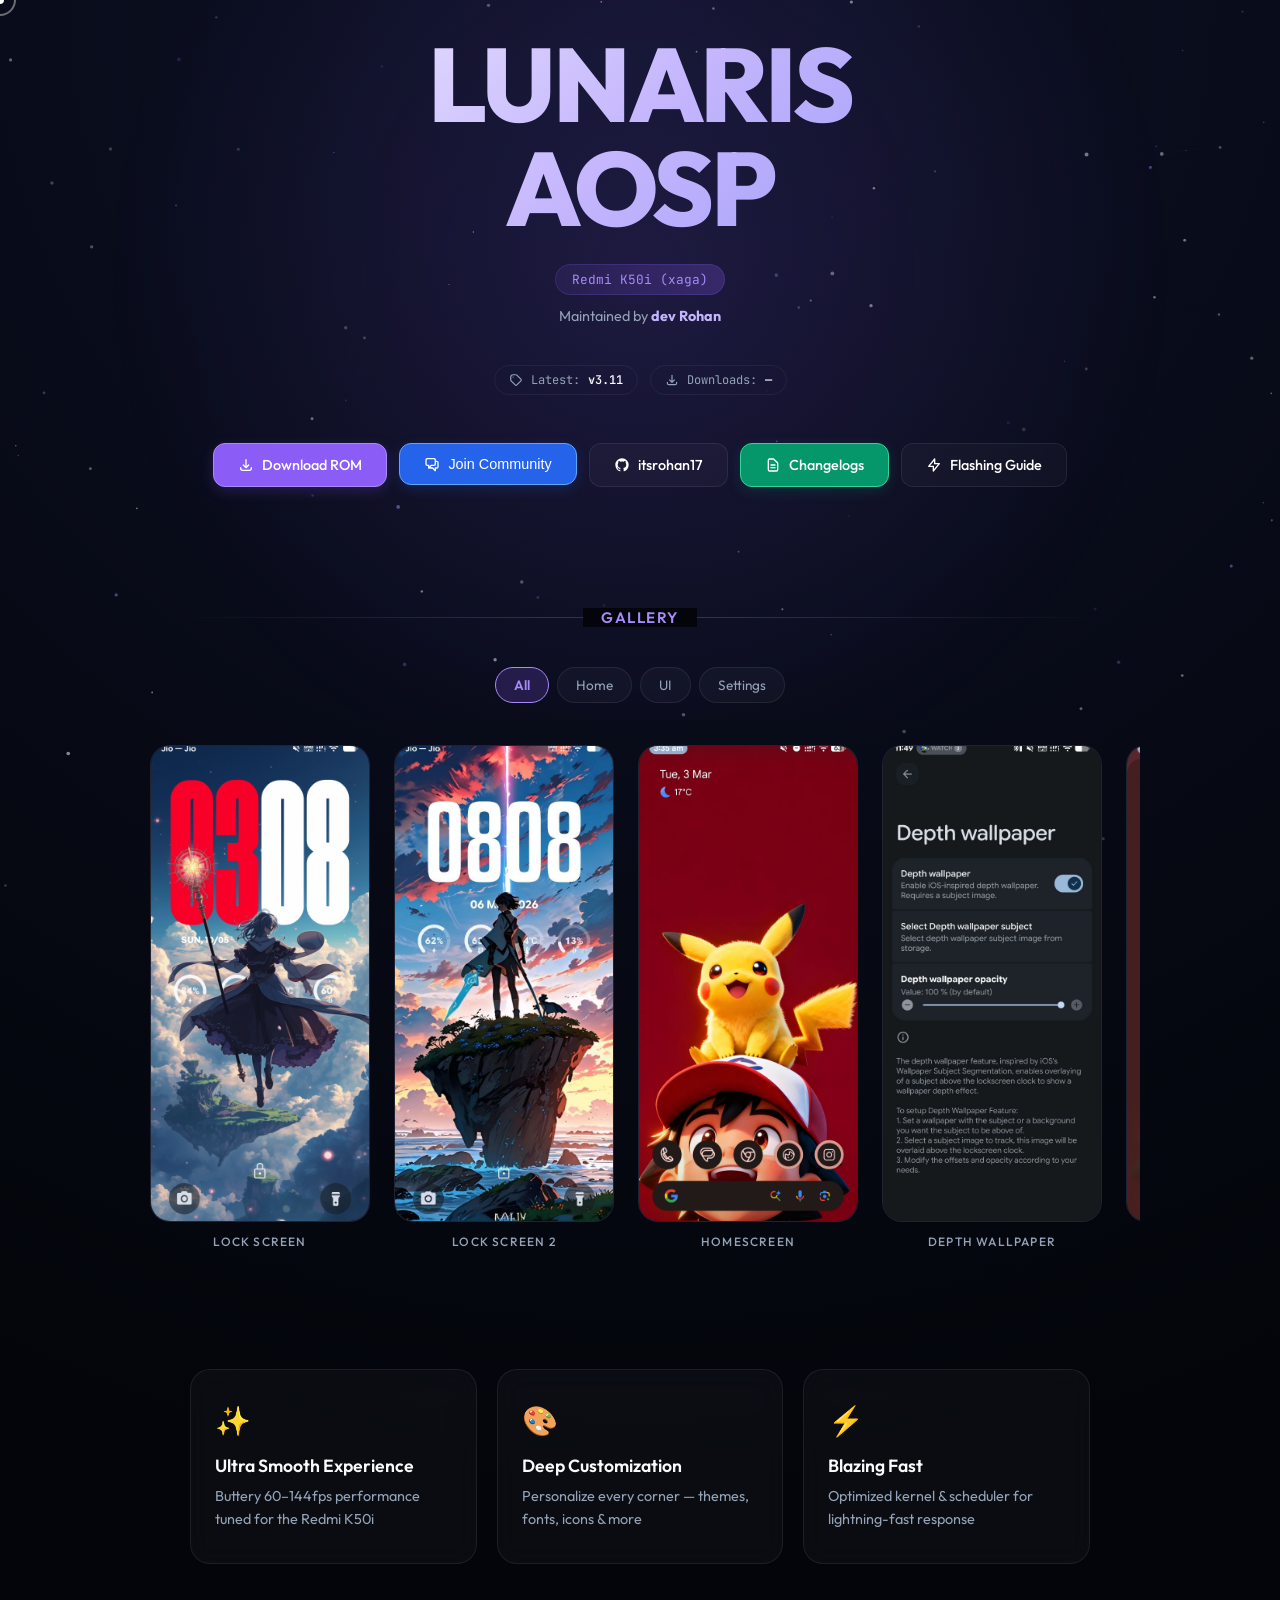
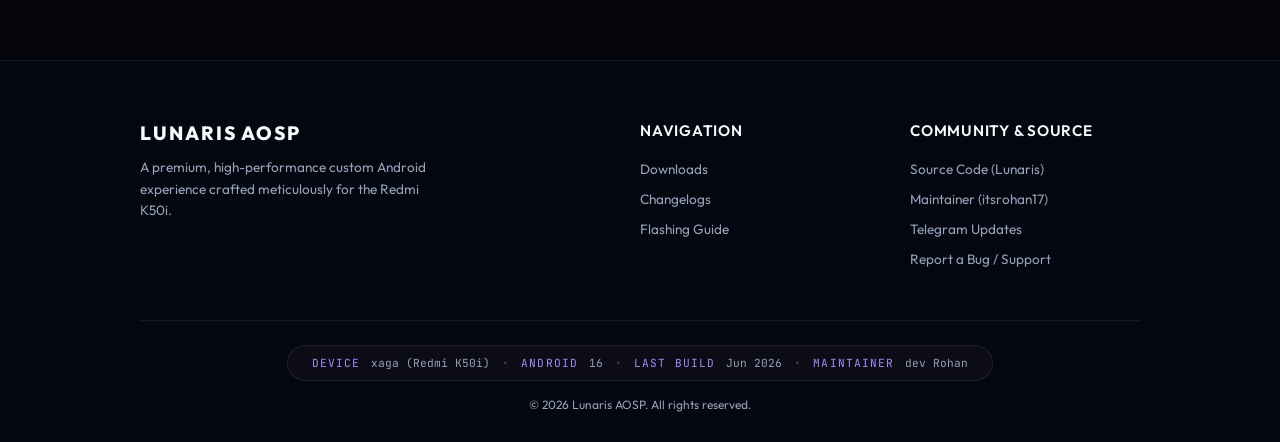
==== index.html @ ad2a1cb1 "Lunaris v3.11 update push" ====
<!DOCTYPE html>
<html lang="en">

<head>
  <meta charset="UTF-8">
  <meta name="viewport" content="width=device-width, initial-scale=1.0">
  <meta name="theme-color" content="#03050a">
  <title>Lunaris AOSP · XAGA</title>
  <link rel="preconnect" href="https://fonts.googleapis.com">
  <link rel="preconnect" href="https://fonts.gstatic.com" crossorigin>
  <link
    href="https://fonts.googleapis.com/css2?family=Outfit:wght@300;400;500;600;700;800&family=JetBrains+Mono:wght@400;500&display=swap"
    rel="stylesheet">
  <script src="perf.js"></script>
  <link rel="stylesheet" href="perf.css">

  <style>
    :root {
      --bg: #03050a;
      --bg-gradient: radial-gradient(circle at top, #0d1126 0%, #03050a 70%);
      --border: rgba(255, 255, 255, 0.06);
      --violet: #a78bfa;
      --accent: #8b5cf6;
      --sky: #38bdf8;
      --text: #f8fafc;
      --muted: #94a3b8;
      --glass: rgba(255, 255, 255, 0.03);
      --glass-border: rgba(255, 255, 255, 0.08);
    }

    * {
      margin: 0;
      padding: 0;
      box-sizing: border-box;
      -webkit-tap-highlight-color: transparent;
    }

    html {
      scroll-behavior: smooth;
    }

    body {
      font-family: 'Outfit', sans-serif;
      background: var(--bg);
      background-image: var(--bg-gradient);
      color: var(--text);
      overflow-x: hidden;
      -webkit-font-smoothing: antialiased;
    }

    .ambient-glow {
      position: fixed;
      top: -20vh;
      left: 50%;
      transform: translateX(-50%);
      width: 120vw;
      height: 100vh;
      background: radial-gradient(circle, rgba(139, 92, 246, 0.15) 0%, transparent 60%);
      z-index: 0;
      pointer-events: none;
      animation: nebulaBreathe 12s ease-in-out infinite alternate;
    }

    @media (max-width: 768px) {
      .ambient-glow {
        animation: none;
        opacity: 0.8;
      }
    }

    @keyframes nebulaBreathe {
      0% {
        transform: translateX(-50%) scale(1);
        opacity: 0.8;
      }

      100% {
        transform: translateX(-48%) scale(1.05);
        opacity: 1;
      }
    }

    #pc {
      position: fixed;
      inset: 0;
      z-index: 0;
      pointer-events: none;
      opacity: 0.7;
    }

    .rev {
      opacity: 0;
      transform: translate3d(0, 20px, 0);
      animation: fadeUp 0.8s cubic-bezier(0.16, 1, 0.3, 1) forwards;
    }

    @keyframes fadeUp {
      to {
        opacity: 1;
        transform: translate3d(0, 0, 0);
      }
    }

    .d1 {
      animation-delay: 0.1s;
    }

    .d2 {
      animation-delay: 0.2s;
    }

    .d3 {
      animation-delay: 0.3s;
    }

    .d4 {
      animation-delay: 0.4s;
    }

    .d5 {
      animation-delay: 0.5s;
    }

    .d6 {
      animation-delay: 0.6s;
    }

    header {
      position: relative;
      z-index: 10;
      padding: 24px 16px 0;
      text-align: center;
    }

    .hero-content {
      margin-top: 8px;
    }

    .title-wrap {
      margin-bottom: 4px;
    }

    h1 {
      font-size: clamp(3rem, 10vw, 6.5rem);
      font-weight: 800;
      line-height: 1;
      letter-spacing: -0.03em;
      background: linear-gradient(135deg, #fff 0%, #c4b5fd 25%, #818cf8 50%, #c4b5fd 75%, #fff 100%);
      background-size: 200% 200%;
      -webkit-background-clip: text;
      background-clip: text;
      color: transparent;
      margin-bottom: 24px;
      animation: gradientShift 8s ease infinite;
    }

    @keyframes gradientShift {
      0% { background-position: 0% 50%; }
      50% { background-position: 100% 50%; }
      100% { background-position: 0% 50%; }
    }

    .chip {
      display: inline-flex;
      align-items: center;
      gap: 8px;
      font-family: 'JetBrains Mono', monospace;
      font-size: 0.8rem;
      background: rgba(139, 92, 246, 0.1);
      border: 1px solid rgba(139, 92, 246, 0.2);
      padding: 6px 16px;
      border-radius: 30px;
      margin-bottom: 12px;
      color: var(--violet);
    }

    .maint {
      font-size: 0.9rem;
      color: var(--muted);
      margin-bottom: 40px;
    }



    .gh-stats {
      display: flex;
      justify-content: center;
      gap: 12px;
      flex-wrap: wrap;
      margin-bottom: 48px;
    }

    .gh-stat {
      display: flex;
      align-items: center;
      gap: 8px;
      background: transparent;
      border: 1px solid var(--border);
      border-radius: 30px;
      padding: 6px 14px;
      font-family: 'JetBrains Mono', monospace;
      font-size: 0.75rem;
      color: var(--muted);
    }

    .gh-stat-val {
      color: var(--text);
      font-weight: 500;
    }

    .btns {
      display: flex;
      flex-wrap: wrap;
      gap: 12px;
      justify-content: center;
      margin-bottom: 80px;
      position: relative;
      z-index: 20;
    }

    .btn {
      position: relative;
      display: inline-flex;
      align-items: center;
      gap: 8px;
      padding: 12px 24px;
      font-weight: 500;
      font-size: 0.9rem;
      border-radius: 12px;
      text-decoration: none;
      color: #fff;
      border: 1px solid transparent;
      cursor: pointer;
      overflow: hidden;
      transition: all 0.3s cubic-bezier(0.25, 0.8, 0.25, 1);
    }

    .btn:hover {
      transform: translateY(-3px);
    }

    .btn:active {
      transform: translateY(1px);
    }

    .btn::after {
      content: '';
      position: absolute;
      top: 0;
      left: -100%;
      width: 50%;
      height: 100%;
      background: linear-gradient(90deg, transparent, rgba(255, 255, 255, 0.25), transparent);
      transform: skewX(-20deg);
      transition: 0.6s ease;
    }

    .btn:hover::after {
      left: 150%;
    }

    .bp {
      background: #8b5cf6;
      border-color: #a78bfa;
      box-shadow: 0 4px 14px rgba(139, 92, 246, 0.2);
    }

    .bp:hover {
      box-shadow: 0 8px 24px rgba(139, 92, 246, 0.6);
      border-color: #ddd6fe;
    }

    .bs {
      background: #2563eb;
      border-color: #60a5fa;
      box-shadow: 0 4px 14px rgba(37, 99, 235, 0.2);
    }

    .bs:hover {
      box-shadow: 0 8px 24px rgba(37, 99, 235, 0.6);
      border-color: #bfdbfe;
    }

    .bg {
      background: var(--glass);
      border-color: var(--glass-border);
      backdrop-filter: blur(10px);
    }

    .bg:hover {
      background: rgba(255, 255, 255, 0.08);
      border-color: rgba(255, 255, 255, 0.2);
      box-shadow: 0 8px 24px rgba(0, 0, 0, 0.3);
    }

    .bcl {
      background: #059669;
      border-color: #34d399;
      box-shadow: 0 4px 14px rgba(5, 150, 105, 0.2);
    }

    .bcl:hover {
      box-shadow: 0 8px 24px rgba(5, 150, 105, 0.6);
      border-color: #a7f3d0;
    }

    .divider {
      position: relative;
      text-align: center;
      margin: 0 auto 40px;
      max-width: 960px;
    }

    .divider::before {
      content: '';
      position: absolute;
      top: 50%;
      left: 0;
      width: 100%;
      height: 1px;
      background: linear-gradient(90deg, transparent, rgba(139, 92, 246, 0.4), transparent);
    }

    .divider span {
      position: relative;
      z-index: 1;
      font-weight: 600;
      font-size: 0.95rem;
      letter-spacing: 0.1em;
      color: var(--violet);
      background: var(--bg);
      padding: 0 18px;
      text-transform: uppercase;
    }

    .features {
      position: relative;
      z-index: 10;
      padding: 0 16px 56px;
    }

    .features-grid {
      display: grid;
      grid-template-columns: repeat(3, 1fr);
      gap: 20px;
      max-width: 900px;
      margin: 0 auto;
    }

    @media (max-width: 768px) {
      .features-grid {
        grid-template-columns: 1fr;
      }
    }

    .feat {
      padding: 32px 24px;
      background: var(--glass);
      border: 1px solid var(--glass-border);
      border-radius: 20px;
      text-align: left;
      backdrop-filter: blur(12px);
      opacity: 0;
      transform: translateY(30px);
      transition: opacity 0.6s cubic-bezier(0.16, 1, 0.3, 1), transform 0.6s cubic-bezier(0.16, 1, 0.3, 1), border-color 0.3s, background 0.3s, box-shadow 0.3s;
    }

    .feat.visible { opacity: 1; transform: translateY(0); }
    .feat:nth-child(1) { transition-delay: 0s; }
    .feat:nth-child(2) { transition-delay: 0.15s; }
    .feat:nth-child(3) { transition-delay: 0.3s; }

    .feat:hover {
      transform: translateY(-4px);
      border-color: rgba(139, 92, 246, 0.4);
      background: rgba(255, 255, 255, 0.05);
      box-shadow: 0 10px 30px rgba(139, 92, 246, 0.1);
    }

    .feat-icon {
      font-size: 1.8rem;
      margin-bottom: 16px;
      display: inline-block;
      animation: floatIcon 3s ease-in-out infinite;
    }

    @keyframes floatIcon {
      0%, 100% { transform: translateY(0); }
      50% { transform: translateY(-6px); }
    }

    .feat:nth-child(2) .feat-icon { animation-delay: 0.5s; }
    .feat:nth-child(3) .feat-icon { animation-delay: 1s; }

    .feat-title {
      font-weight: 600;
      font-size: 1.1rem;
      color: var(--text);
      margin-bottom: 8px;
      display: block;
    }

    .feat-desc {
      font-size: 0.9rem;
      color: var(--muted);
      line-height: 1.6;
    }

    .ss {
      position: relative;
      z-index: 10;
      padding: 0 14px 60px;
    }

    .ss-filters {
      display: flex;
      justify-content: center;
      gap: 8px;
      flex-wrap: wrap;
      margin-bottom: 32px;
    }

    .filter-btn {
      background: var(--glass);
      border: 1px solid var(--glass-border);
      color: var(--muted);
      padding: 8px 18px;
      border-radius: 20px;
      font-family: 'Outfit', sans-serif;
      font-size: 0.85rem;
      cursor: pointer;
      transition: all 0.3s ease;
    }

    .filter-btn:hover {
      background: rgba(139, 92, 246, 0.1);
      color: var(--text);
    }

    .filter-btn.active {
      background: rgba(139, 92, 246, 0.2);
      border-color: var(--violet);
      color: var(--violet);
      font-weight: 600;
    }

    .carousel-container {
      max-width: 1000px;
      margin: 0 auto;
      position: relative;
    }

    .ss-carousel {
      display: flex;
      gap: 24px;
      overflow-x: auto;
      padding: 10px 10px 40px;
      scroll-snap-type: x mandatory;
      scroll-behavior: smooth;
      scrollbar-width: thin;
      scrollbar-color: var(--violet) var(--bg);
    }

    .ss-carousel::-webkit-scrollbar {
      height: 6px;
    }

    .ss-carousel::-webkit-scrollbar-track {
      background: var(--bg);
      border-radius: 10px;
    }

    .ss-carousel::-webkit-scrollbar-thumb {
      background: var(--violet);
      border-radius: 10px;
    }

    .pw {
      flex: 0 0 auto;
      width: 220px;
      scroll-snap-align: center;
      transition: opacity 0.4s ease, transform 0.4s ease;
    }

    .pf {
      border-radius: 20px;
      border: 1px solid var(--glass-border);
      transition: all 0.4s cubic-bezier(0.25, 0.8, 0.25, 1);
      overflow: hidden;
      aspect-ratio: 9/19.5;
      background: #0c1020;
      position: relative;
      cursor: pointer;
    }

    .pf::after {
      content: '🔍';
      position: absolute;
      inset: 0;
      background: rgba(0, 0, 0, 0.5);
      display: flex;
      align-items: center;
      justify-content: center;
      font-size: 2rem;
      opacity: 0;
      transition: opacity 0.3s;
    }

    .pf:hover {
      transform: scale(1.05) translateY(-5px) rotate(-1deg);
      border-color: var(--violet);
      box-shadow: 0 20px 40px rgba(139, 92, 246, 0.2);
    }

    .pf:hover::after {
      opacity: 1;
    }

    .pf img {
      width: 100%;
      height: 100%;
      object-fit: cover;
      transition: transform 0.4s;
    }

    .pf:hover img {
      transform: scale(1.02);
    }

    .pl {
      text-align: center;
      margin-top: 12px;
      font-size: 0.75rem;
      color: var(--muted);
      letter-spacing: 0.1em;
      text-transform: uppercase;
      font-weight: 500;
    }

    @media (max-width: 600px) {
      .pw {
        width: 180px;
      }
    }

    .lightbox {
      display: none;
      position: fixed;
      z-index: 999999;
      left: 0;
      top: 0;
      width: 100%;
      height: 100%;
      background-color: rgba(3, 5, 10, 0.95);
      backdrop-filter: blur(10px);
      align-items: center;
      justify-content: center;
      opacity: 0;
      transition: opacity 0.3s ease;
    }

    .lightbox.show {
      display: flex;
      opacity: 1;
    }

    .lightbox-content {
      max-height: 90vh;
      max-width: 90vw;
      border-radius: 24px;
      border: 1px solid var(--glass-border);
      box-shadow: 0 20px 60px rgba(0, 0, 0, 0.8);
      transform: scale(0.95);
      transition: transform 0.3s ease;
    }

    .lightbox.show .lightbox-content {
      transform: scale(1);
    }

    .lightbox-close {
      position: absolute;
      top: 20px;
      right: 30px;
      color: #fff;
      font-size: 40px;
      font-weight: 300;
      cursor: pointer;
      transition: color 0.3s;
    }

    .lightbox-close:hover {
      color: var(--violet);
    }

    .lightbox-nav {
      position: absolute;
      top: 50%;
      transform: translateY(-50%);
      background: rgba(255, 255, 255, 0.1);
      color: white;
      border: 1px solid var(--glass-border);
      cursor: pointer;
      font-size: 24px;
      padding: 16px 20px;
      border-radius: 50%;
      backdrop-filter: blur(10px);
      transition: all 0.3s ease;
      z-index: 1000000;
      outline: none;
    }

    .lightbox-nav:hover {
      background: rgba(139, 92, 246, 0.5);
      border-color: var(--violet);
      transform: translateY(-50%) scale(1.1);
    }

    .lightbox-prev {
      left: 20px;
    }

    .lightbox-next {
      right: 20px;
    }

    @media (max-width: 768px) {
      .lightbox-nav {
        padding: 12px 16px;
        font-size: 18px;
      }

      .lightbox-prev {
        left: 10px;
      }

      .lightbox-next {
        right: 10px;
      }
    }

    .premium-footer {
      position: relative;
      z-index: 10;
      background: rgba(5, 8, 20, 0.6);
      border-top: 1px solid var(--glass-border);
      padding: 60px 20px 30px;
      margin-top: 40px;
    }

    .footer-grid {
      display: grid;
      grid-template-columns: 2fr 1fr 1fr;
      gap: 40px;
      max-width: 1000px;
      margin: 0 auto 40px;
    }

    @media (max-width: 768px) {
      .footer-grid {
        grid-template-columns: 1fr;
        text-align: center;
      }
    }

    .footer-col h4 {
      font-weight: 600;
      font-size: 0.95rem;
      color: var(--text);
      margin-bottom: 20px;
      letter-spacing: 0.05em;
      text-transform: uppercase;
    }

    .footer-col a {
      display: block;
      color: var(--muted);
      text-decoration: none;
      font-size: 0.85rem;
      margin-bottom: 12px;
      transition: color 0.2s, padding-left 0.2s;
    }

    .footer-col a:hover {
      color: var(--violet);
      padding-left: 5px;
    }

    .brand-col .footer-logo {
      font-weight: 800;
      font-size: 1.2rem;
      letter-spacing: 0.1em;
      color: var(--text);
      display: block;
      margin-bottom: 12px;
    }

    .brand-col .footer-desc {
      color: var(--muted);
      font-size: 0.85rem;
      line-height: 1.6;
      max-width: 300px;
    }

    @media (max-width: 768px) {
      .brand-col .footer-desc {
        margin: 0 auto;
      }
    }

    .footer-bottom {
      max-width: 1000px;
      margin: 0 auto;
      border-top: 1px solid var(--glass-border);
      padding-top: 24px;
      display: flex;
      flex-direction: column;
      align-items: center;
      gap: 16px;
    }

    .device-info {
      display: flex;
      flex-wrap: wrap;
      justify-content: center;
      gap: 12px;
      font-family: 'JetBrains Mono', monospace;
      font-size: 0.7rem;
      color: var(--muted);
      background: var(--glass);
      padding: 10px 24px;
      border-radius: 30px;
      border: 1px solid var(--glass-border);
    }

    .info-label {
      color: var(--violet);
      text-transform: uppercase;
      letter-spacing: 0.1em;
      margin-right: 4px;
    }

    .dot-sep {
      color: rgba(255, 255, 255, 0.2);
    }

    .copyright {
      font-size: 0.75rem;
      color: var(--muted);
    }

    .community-popup {
      position: fixed;
      width: 240px;
      background: rgba(10, 12, 28, 0.95);
      border: 1px solid rgba(139, 92, 246, 0.3);
      border-radius: 16px;
      padding: 8px;
      z-index: 999999;
      box-shadow: 0 20px 60px rgba(0, 0, 0, 0.8);
      opacity: 0;
      pointer-events: none;
      transform: scale(0.96);
      transition: opacity 0.2s, transform 0.2s;
      backdrop-filter: blur(10px);
    }

    .community-popup.open {
      opacity: 1;
      pointer-events: all;
      transform: scale(1);
    }

    .comm-item {
      display: flex;
      align-items: center;
      gap: 12px;
      padding: 12px;
      border-radius: 10px;
      text-decoration: none;
      cursor: pointer;
      transition: background 0.2s;
    }

    .comm-item:hover {
      background: rgba(139, 92, 246, 0.1);
    }

    .comm-icon {
      width: 36px;
      height: 36px;
      border-radius: 10px;
      background: #2563eb;
      display: flex;
      align-items: center;
      justify-content: center;
      flex-shrink: 0;
      color: #fff;
    }

    .comm-icon.comm-icon-support {
      background: #8b5cf6;
    }

    .comm-text {
      display: flex;
      flex-direction: column;
      gap: 2px;
      flex: 1;
    }

    .comm-title {
      font-weight: 600;
      font-size: 0.85rem;
      color: var(--text);
    }

    .comm-sub {
      font-family: 'JetBrains Mono', monospace;
      font-size: 0.65rem;
      color: var(--muted);
    }

    .comm-divider {
      height: 1px;
      background: var(--glass-border);
      margin: 4px 8px;
    }

    .skeleton {
      display: inline-block;
      min-width: 40px;
      height: 14px;
      background: #1e293b;
      border-radius: 4px;
    }

    ::-webkit-scrollbar {
      width: 8px;
    }

    ::-webkit-scrollbar-track {
      background: var(--bg);
    }

    ::-webkit-scrollbar-thumb {
      background: rgba(139, 92, 246, 0.5);
      border-radius: 10px;
    }

    ::-webkit-scrollbar-thumb:hover {
      background: rgba(139, 92, 246, 0.8);
    }

    .chip {
      background: linear-gradient(90deg, rgba(139,92,246,0.1) 0%, rgba(139,92,246,0.25) 50%, rgba(139,92,246,0.1) 100%);
      background-size: 200% 100%;
      animation: chipShimmer 4s ease-in-out infinite;
    }

    @keyframes chipShimmer {
      0% { background-position: -200% center; }
      100% { background-position: 200% center; }
    }

    .footer-col a { position: relative; }
    .footer-col a::before { content: '→'; position: absolute; left: -15px; opacity: 0; transform: translateX(-5px); transition: opacity 0.2s, transform 0.2s; color: var(--violet); }
    .footer-col a:hover::before { opacity: 1; transform: translateX(0); }

    .scroll-reveal { opacity: 0; transform: translate3d(0, 24px, 0); transition: opacity 0.7s cubic-bezier(0.16,1,0.3,1), transform 0.7s cubic-bezier(0.16,1,0.3,1); }
    .scroll-reveal.active { opacity: 1; transform: translate3d(0, 0, 0); }

    @media (prefers-reduced-motion: reduce) {
      *, *::before, *::after { animation-duration: 0.01ms !important; animation-iteration-count: 1 !important; transition-duration: 0.01ms !important; }
    }


    @media (hover: hover) and (pointer: fine) {
      body {
        cursor: none;
      }

      .cursor-dot {
        width: 8px;
        height: 8px;
        background: #fff;
        position: fixed;
        pointer-events: none;
        border-radius: 50%;
        z-index: 99999;
        transform: translate(-50%, -50%);
        transition: background 0.2s;
      }

      .cursor-ring {
        width: 32px;
        height: 32px;
        border: 2px solid rgba(255, 255, 255, 0.4);
        position: fixed;
        pointer-events: none;
        border-radius: 50%;
        z-index: 99998;
        transform: translate(-50%, -50%);
        transition: width 0.2s, height 0.2s, border-color 0.2s;
      }
    }
  </style>

</head>

<body>

  <canvas id="pc"></canvas>
  <div class="ambient-glow" id="nebula"></div>
  <div class="cursor-dot" id="cur-dot"></div>
  <div class="cursor-ring" id="cur-ring"></div>

  <header>
    <div class="hero-content">
      <div class="title-wrap rev d1">
        <h1>LUNARIS<br>AOSP</h1>
      </div>
      <div class="rev d2">
        <div class="chip">Redmi K50i (xaga)</div>
      </div>
      <p class="maint rev d2">Maintained by <strong style="color:#c4b5fd">dev Rohan</strong></p>

      <div class="gh-stats rev d3" id="gh-stats">
        <div class="gh-stat">
          <svg width="14" height="14" fill="none" stroke="currentColor" viewBox="0 0 24 24">
            <path stroke-linecap="round" stroke-linejoin="round" stroke-width="2"
              d="M7 7h.01M7 3h5c.512 0 1.024.195 1.414.586l7 7a2 2 0 010 2.828l-7 7a2 2 0 01-2.828 0l-7-7A1.994 1.994 0 013 12V7a4 4 0 014-4z" />
          </svg>
          <span>Latest: </span><span class="gh-stat-val" id="gh-ver"><span class="skeleton"></span></span>
        </div>
        <div class="gh-stat">
          <svg width="14" height="14" fill="none" stroke="currentColor" viewBox="0 0 24 24">
            <path stroke-linecap="round" stroke-linejoin="round" stroke-width="2"
              d="M4 16v1a3 3 0 003 3h10a3 3 0 003-3v-1m-4-4l-4 4m0 0l-4-4m4 4V4" />
          </svg>
          <span>Downloads: </span><span class="gh-stat-val" id="gh-dl"><span class="skeleton"></span></span>
        </div>
      </div>

      <div class="btns rev d4">
        <a href="downloads.html" class="btn bp">
          <svg width="16" height="16" fill="none" stroke="currentColor" viewBox="0 0 24 24">
            <path stroke-linecap="round" stroke-linejoin="round" stroke-width="2"
              d="M4 16v1a3 3 0 003 3h10a3 3 0 003-3v-1m-4-4l-4 4m0 0l-4-4m4 4V4" />
          </svg>
          Download ROM
        </a>
        <div class="community-wrap">
          <button class="btn bs" id="comm-btn" onclick="toggleCommunity(event)">
            <svg width="16" height="16" fill="none" stroke="currentColor" viewBox="0 0 24 24">
              <path stroke-linecap="round" stroke-linejoin="round" stroke-width="2"
                d="M17 8h2a2 2 0 012 2v6a2 2 0 01-2 2h-2v4l-4-4H9a1.994 1.994 0 01-1.414-.586m0 0L11 14h4a2 2 0 002-2V6a2 2 0 00-2-2H5a2 2 0 00-2 2v6a2 2 0 002 2h2v4l.586-.586z" />
            </svg>
            Join Community
          </button>
        </div>
        <a href="https://github.com/itsrohan17" target="_blank" rel="noopener noreferrer" class="btn bg">
          <svg width="16" height="16" fill="currentColor" viewBox="0 0 24 24">
            <path fill-rule="evenodd" clip-rule="evenodd"
              d="M12 2C6.477 2 2 6.477 2 12c0 4.42 2.865 8.166 6.839 9.489.5.092.682-.217.682-.482 0-.237-.008-.866-.013-1.7-2.782.603-3.369-1.34-3.369-1.34-.454-1.156-1.11-1.462-1.11-1.462-.908-.62.069-.608.069-.608 1.003.07 1.531 1.03 1.531 1.03.892 1.529 2.341 1.087 2.91.831.092-.646.35-1.086.636-1.336-2.22-.253-4.555-1.11-4.555-4.943 0-1.091.39-1.984 1.029-2.683-.103-.253-.446-1.27.098-2.647 0 0 .84-.269 2.75 1.025A9.564 9.564 0 0112 6.844c.85.004 1.705.114 2.504.336 1.909-1.294 2.747-1.025 2.747-1.025.546 1.377.203 2.394.1 2.647.64.699 1.028 1.592 1.028 2.683 0 3.842-2.339 4.687-4.566 4.935.359.309.678.919.678 1.852 0 1.336-.012 2.415-.012 2.743 0 .267.18.578.688.48C19.138 20.161 22 16.416 22 12c0-5.523-4.477-10-10-10z" />
          </svg>
          itsrohan17
        </a>
        <a href="changelog.html" class="btn bcl">
          <svg width="16" height="16" fill="none" stroke="currentColor" viewBox="0 0 24 24">
            <path stroke-linecap="round" stroke-linejoin="round" stroke-width="2"
              d="M9 12h6m-6 4h6m2 5H7a2 2 0 01-2-2V5a2 2 0 012-2h5.586a1 1 0 01.707.293l5.414 5.414a1 1 0 01.293.707V19a2 2 0 01-2 2z" />
          </svg>
          Changelogs
        </a>
        <a href="guide.html" class="btn bg">
          <svg width="16" height="16" fill="none" stroke="currentColor" viewBox="0 0 24 24">
            <path stroke-linecap="round" stroke-linejoin="round" stroke-width="2" d="M13 10V3L4 14h7v7l9-11h-7z" />
          </svg>
          Flashing Guide
        </a>
      </div>
    </div>
  </header>

  <!-- INTERACTIVE SCREENSHOTS CAROUSEL -->
  <section class="ss scroll-reveal" style="padding-top: 40px; padding-bottom: 80px;">
    <div class="divider rev d6"><span>Gallery</span></div>

    <div class="ss-filters rev d6">
      <button class="filter-btn active" onclick="filterGallery('all')">All</button>
      <button class="filter-btn" onclick="filterGallery('home')">Home</button>
      <button class="filter-btn" onclick="filterGallery('ui')">UI</button>
      <button class="filter-btn" onclick="filterGallery('settings')">Settings</button>
    </div>

    <div class="carousel-container">
      <div class="ss-carousel" id="ss-carousel">
        <div class="pw" data-cat="home">
          <div class="pf"><img src="screenshots/lock%20screen.png" alt="Lock Screen" onclick="openModal(this.src)"
              loading="lazy"></div>
          <p class="pl">Lock Screen</p>
        </div>
        <div class="pw" data-cat="home">
          <div class="pf"><img src="screenshots/lock%20screen%202.jpg" alt="Lock Screen Alt"
              onclick="openModal(this.src)" loading="lazy"></div>
          <p class="pl">Lock Screen 2</p>
        </div>
        <div class="pw" data-cat="home">
          <div class="pf"><img src="screenshots/homescreen.png" alt="Homescreen" onclick="openModal(this.src)"
              loading="lazy"></div>
          <p class="pl">Homescreen</p>
        </div>
        <div class="pw" data-cat="home">
          <div class="pf"><img src="screenshots/Depth%20wallpaper.jpg" alt="Depth Wallpaper"
              onclick="openModal(this.src)" loading="lazy"></div>
          <p class="pl">Depth Wallpaper</p>
        </div>
        <div class="pw" data-cat="home">
          <div class="pf"><img src="screenshots/appdrawer.png" alt="App Drawer" onclick="openModal(this.src)"
              loading="lazy"></div>
          <p class="pl">App Drawer</p>
        </div>
        <div class="pw" data-cat="ui">
          <div class="pf"><img src="screenshots/qs%20panel.png" alt="QS Panel" onclick="openModal(this.src)"
              loading="lazy"></div>
          <p class="pl">QS Panel</p>
        </div>
        <div class="pw" data-cat="ui">
          <div class="pf"><img src="screenshots/qs%20panel%202.png" alt="QS Panel 2" onclick="openModal(this.src)"
              loading="lazy"></div>
          <p class="pl">QS Panel 2</p>
        </div>
        <div class="pw" data-cat="ui">
          <div class="pf"><img src="screenshots/dynamic%20bar.png" alt="Dynamic Bar" onclick="openModal(this.src)"
              loading="lazy"></div>
          <p class="pl">Dynamic Bar</p>
        </div>
        <div class="pw" data-cat="ui">
          <div class="pf"><img src="screenshots/quick%20switch.png" alt="Quick Switch" onclick="openModal(this.src)"
              loading="lazy"></div>
          <p class="pl">Quick Switch</p>
        </div>
        <div class="pw" data-cat="ui">
          <div class="pf"><img src="screenshots/music.png" alt="Music" onclick="openModal(this.src)" loading="lazy">
          </div>
          <p class="pl">Music Player</p>
        </div>
        <div class="pw" data-cat="settings">
          <div class="pf"><img src="screenshots/about%20info.png" alt="About Info" onclick="openModal(this.src)"
              loading="lazy"></div>
          <p class="pl">About Info</p>
        </div>
        <div class="pw" data-cat="settings">
          <div class="pf"><img src="screenshots/Custom%20clock%20style.jpg" alt="Custom Clock Style"
              onclick="openModal(this.src)" loading="lazy"></div>
          <p class="pl">Custom Clock Style</p>
        </div>
        <div class="pw" data-cat="settings">
          <div class="pf"><img src="screenshots/color%20customization.jpg" alt="Color Customization"
              onclick="openModal(this.src)" loading="lazy"></div>
          <p class="pl">Color Customization</p>
        </div>
        <div class="pw" data-cat="settings">
          <div class="pf"><img src="screenshots/gradients%20customization.jpg" alt="Gradients Customization"
              onclick="openModal(this.src)" loading="lazy"></div>
          <p class="pl">Gradients Customization</p>
        </div>
        <div class="pw" data-cat="settings">
          <div class="pf"><img src="screenshots/font%20settings.jpg" alt="Font Settings" onclick="openModal(this.src)"
              loading="lazy"></div>
          <p class="pl">Font Settings</p>
        </div>
      </div>
    </div>
  </section>

  <!-- FEATURES -->
  <section class="features scroll-reveal">
    <div class="features-grid">
      <div class="feat rev d6">
        <div class="feat-inner">
          <span class="feat-icon">✨</span>
          <span class="feat-title">Ultra Smooth Experience</span>
          <p class="feat-desc">Buttery 60–144fps performance tuned for the Redmi K50i</p>
        </div>
      </div>
      <div class="feat rev" style="animation-delay:.74s">
        <div class="feat-inner">
          <span class="feat-icon">🎨</span>
          <span class="feat-title">Deep Customization</span>
          <p class="feat-desc">Personalize every corner — themes, fonts, icons &amp; more</p>
        </div>
      </div>
      <div class="feat rev" style="animation-delay:.88s">
        <div class="feat-inner">
          <span class="feat-icon">⚡</span>
          <span class="feat-title">Blazing Fast</span>
          <p class="feat-desc">Optimized kernel &amp; scheduler for lightning-fast response</p>
        </div>
      </div>
    </div>
  </section>

  <!-- LIGHTBOX MODAL -->
  <div id="lightbox" class="lightbox" onclick="closeModal()">
    <span class="lightbox-close" onclick="closeModal()">&times;</span>
    <button class="lightbox-nav lightbox-prev" onclick="prevImage(event)">&#10094;</button>
    <img class="lightbox-content" id="lightbox-img" onclick="event.stopPropagation()">
    <button class="lightbox-nav lightbox-next" onclick="nextImage(event)">&#10095;</button>
  </div>

  <!-- PREMIUM FOOTER -->
  <footer class="premium-footer scroll-reveal">
    <div class="footer-grid">
      <div class="footer-col brand-col">
        <span class="footer-logo">LUNARIS AOSP</span>
        <p class="footer-desc">A premium, high-performance custom Android experience crafted meticulously for the Redmi
          K50i.</p>
      </div>
      <div class="footer-col">
        <h4>Navigation</h4>
        <a href="downloads.html">Downloads</a>
        <a href="changelog.html">Changelogs</a>
        <a href="guide.html">Flashing Guide</a>
      </div>
      <div class="footer-col">
        <h4>Community & Source</h4>
        <a href="https://github.com/Lunaris-AOSP" target="_blank">Source Code (Lunaris)</a>
        <a href="https://github.com/itsrohan17" target="_blank">Maintainer (itsrohan17)</a>
        <a href="https://t.me/screenshotsxaga" target="_blank">Telegram Updates</a>
        <a href="https://t.me/XAGASupport" target="_blank">Report a Bug / Support</a>
      </div>
    </div>
    <div class="footer-bottom">
      <div class="device-info">
        <span><span class="info-label">Device</span> xaga (Redmi K50i)</span>
        <span class="dot-sep">•</span>
        <span><span class="info-label">Android</span> 16</span>
        <span class="dot-sep">•</span>
        <span><span class="info-label">Last Build</span> Jun 2026</span>
        <span class="dot-sep">•</span>
        <span><span class="info-label">Maintainer</span> dev Rohan</span>
      </div>
      <p class="copyright">© 2026 Lunaris AOSP. All rights reserved.</p>
    </div>
  </footer>

  <!-- COMMUNITY POPUP -->
  <div class="community-popup" id="community-popup">
    <a href="https://t.me/screenshotsxaga" target="_blank" rel="noopener noreferrer" class="comm-item">
      <div class="comm-icon">
        <svg width="18" height="18" fill="none" stroke="currentColor" viewBox="0 0 24 24">
          <path stroke-linecap="round" stroke-linejoin="round" stroke-width="2"
            d="M17 8h2a2 2 0 012 2v6a2 2 0 01-2 2h-2v4l-4-4H9a1.994 1.994 0 01-1.414-.586m0 0L11 14h4a2 2 0 002-2V6a2 2 0 00-2-2H5a2 2 0 00-2 2v6a2 2 0 002 2h2v4l.586-.586z" />
        </svg>
      </div>
      <div class="comm-text"><span class="comm-title">GG Builds</span><span class="comm-sub">Screenshots &amp;
          updates</span></div>
    </a>
    <div class="comm-divider"></div>
    <a href="https://t.me/XAGASupport" target="_blank" rel="noopener noreferrer" class="comm-item">
      <div class="comm-icon comm-icon-support">
        <svg width="18" height="18" fill="none" stroke="currentColor" viewBox="0 0 24 24">
          <path stroke-linecap="round" stroke-linejoin="round" stroke-width="2"
            d="M18.364 5.636l-3.536 3.536m0 5.656l3.536 3.536M9.172 9.172L5.636 5.636m3.536 9.192l-3.536 3.536M21 12a9 9 0 11-18 0 9 9 0 0118 0zm-5 0a4 4 0 11-8 0 4 4 0 018 0z" />
        </svg>
      </div>
      <div class="comm-text"><span class="comm-title">XAGA Support</span><span class="comm-sub">Help &amp;
          troubleshooting</span></div>
    </a>
  </div>

  <script>
    /* =============================================
       LUNARIS AOSP — PREMIUM REFINED (INLINE JS)
    ============================================= */
    (function () {
      const isMobile = window.LUNARIS_IS_MOBILE ?? matchMedia('(max-width:767px)').matches;

      if (!isMobile) {
        const canvas = document.getElementById('pc');
        const ctx = canvas && canvas.getContext('2d');
        if (canvas && ctx) {
          let W, H, targetX = 0, targetY = 0, currentX = 0, currentY = 0;
          function resize() { W = canvas.width = innerWidth; H = canvas.height = innerHeight; }
          addEventListener('resize', resize, { passive: true }); resize();
          document.addEventListener('mousemove', (e) => {
            targetX = (e.clientX - W / 2) * 0.05;
            targetY = (e.clientY - H / 2) * 0.05;
          });
          const pts = Array.from({ length: 100 }, () => ({
            x: Math.random() * W, y: Math.random() * H, vx: (Math.random() - 0.5) * 0.08, vy: (Math.random() - 0.5) * 0.08 - 0.04,
            s: Math.random() * 1.5 + 0.5, a: Math.random() * 0.5 + 0.1, td: 1, ts: Math.random() * 0.004 + 0.001, depth: Math.random() * 0.8 + 0.2, hue: Math.random() > 0.7
          }));
          const LINK_DIST = 90;
          function loop() {
            ctx.clearRect(0, 0, W, H);
            currentX += (targetX - currentX) * 0.04; currentY += (targetY - currentY) * 0.04;
            const positions = pts.map(p => {
              p.x += p.vx; p.y += p.vy; p.a += p.ts * p.td;
              if (p.a > 0.8 || p.a < 0.1) p.td *= -1;
              if (p.x > W) p.x = 0; if (p.x < 0) p.x = W; if (p.y > H) p.y = 0; if (p.y < 0) p.y = H;
              return { x: p.x + (currentX * p.depth), y: p.y + (currentY * p.depth), a: p.a, hue: p.hue, s: p.s };
            });
            for (let i = 0; i < positions.length; i++) {
              for (let j = i + 1; j < positions.length; j++) {
                const dx = positions[i].x - positions[j].x, dy = positions[i].y - positions[j].y;
                const dist = Math.hypot(dx, dy);
                if (dist < LINK_DIST) {
                  const alpha = (1 - dist / LINK_DIST) * 0.12;
                  ctx.beginPath(); ctx.moveTo(positions[i].x, positions[i].y); ctx.lineTo(positions[j].x, positions[j].y);
                  ctx.strokeStyle = `rgba(139, 92, 246, ${alpha})`; ctx.lineWidth = 0.5; ctx.stroke();
                }
              }
            }
            positions.forEach((pos, i) => {
              const p = pts[i];
              ctx.beginPath(); ctx.arc(pos.x, pos.y, p.s, 0, Math.PI * 2);
              ctx.fillStyle = pos.hue ? `rgba(167, 139, 250, ${pos.a})` : `rgba(255, 255, 255, ${pos.a})`;
              ctx.fill();
            });
            requestAnimationFrame(loop);
          }
          loop();
        }
      } else {
        const canvas = document.getElementById('pc');
        if (canvas) canvas.hidden = true;
      }

      window.toggleCommunity = function (e) {
        e.stopPropagation();
        const popup = document.getElementById('community-popup');
        const btn = document.getElementById('comm-btn');
        if (!popup || !btn) return;
        const rect = btn.getBoundingClientRect();
        const W = 240;
        let left = rect.left + rect.width / 2 - W / 2;
        if (left < 8) left = 8; if (left + W > window.innerWidth - 8) left = window.innerWidth - W - 8;
        popup.style.top = (rect.bottom + 8) + 'px'; popup.style.left = left + 'px'; popup.classList.toggle('open');
      };

      document.addEventListener('click', function (e) {
        const btnComm = document.getElementById('comm-btn');
        const popComm = document.getElementById('community-popup');
        if (popComm && btnComm && !btnComm.contains(e.target) && !popComm.contains(e.target)) { popComm.classList.remove('open'); }
      });

      window.filterGallery = function (category) {
        const target = window.event ? window.event.target : null;
        if (target) {
          const btns = document.querySelectorAll('.filter-btn');
          btns.forEach(btn => btn.classList.remove('active'));
          target.classList.add('active');
        }
        const items = document.querySelectorAll('.ss-carousel .pw');
        items.forEach(item => {
          if (category === 'all' || item.getAttribute('data-cat') === category) {
            item.style.display = 'block'; setTimeout(() => item.style.opacity = '1', 50);
          } else {
            item.style.opacity = '0'; setTimeout(() => item.style.display = 'none', 300);
          }
        });
      };

      const lightbox = document.getElementById('lightbox');
      const lightboxImg = document.getElementById('lightbox-img');
      let currentImages = [];
      let currentIdx = 0;

      window.openModal = function (src) {
        if (!lightbox) return;
        const visibleCards = Array.from(document.querySelectorAll('.ss-carousel .pw')).filter(el => el.style.display !== 'none');
        currentImages = visibleCards.map(el => el.querySelector('img').src);
        currentIdx = currentImages.indexOf(src);
        if (currentIdx === -1) currentIdx = 0;

        lightboxImg.src = src;
        lightbox.classList.add('show');
        document.body.style.overflow = 'hidden';
      };

      window.closeModal = function () {
        if (!lightbox) return;
        lightbox.classList.remove('show');
        document.body.style.overflow = 'auto';
      };

      window.prevImage = function (e) {
        if (e) e.stopPropagation();
        if (currentImages.length === 0) return;
        currentIdx = (currentIdx - 1 + currentImages.length) % currentImages.length;
        lightboxImg.src = currentImages[currentIdx];
      };

      window.nextImage = function (e) {
        if (e) e.stopPropagation();
        if (currentImages.length === 0) return;
        currentIdx = (currentIdx + 1) % currentImages.length;
        lightboxImg.src = currentImages[currentIdx];
      };

      let touchstartX = 0;
      let touchendX = 0;

      if (lightbox) {
        lightbox.addEventListener('touchstart', e => {
          touchstartX = e.changedTouches[0].screenX;
        }, { passive: true });

        lightbox.addEventListener('touchend', e => {
          touchendX = e.changedTouches[0].screenX;
          if (touchendX < touchstartX - 40) nextImage();
          if (touchendX > touchstartX + 40) prevImage();
        }, { passive: true });
      }

      document.addEventListener('keydown', function (event) {
        if (!lightbox || !lightbox.classList.contains('show')) return;
        if (event.key === "Escape") closeModal();
        if (event.key === "ArrowLeft") prevImage();
        if (event.key === "ArrowRight") nextImage();
      });

      window.smoothScrollTo = function (id) { const el = document.getElementById(id); if (el) el.scrollIntoView({ behavior: isMobile ? 'auto' : 'smooth', block: 'start' }); };
      const revealObs = new IntersectionObserver(entries => { entries.forEach(e => { if (e.isIntersecting) { e.target.classList.add('active'); revealObs.unobserve(e.target); } }); }, lunarisRevealOpts({ threshold: 0.08 }));
      document.querySelectorAll('.scroll-reveal').forEach(el => revealObs.observe(el));

      const setVal = (id, val) => { const el = document.getElementById(id); if (el) el.innerHTML = val; };
      lunarisWhenIdle(() => {
        fetch('https://api.github.com/repos/itsrohan17/android_device_xiaomi_xaga/releases/latest')
          .then(r => r.json())
          .then(d => {
            setVal('gh-ver', d.tag_name || 'v3.11');
            if (d.published_at) { const dt = new Date(d.published_at); setVal('gh-date', dt.toLocaleDateString('en-GB', { day: 'numeric', month: 'short', year: 'numeric' })); } else { setVal('gh-date', 'Jun 2026'); }
            if (d.assets) { const total = d.assets.reduce((s, a) => s + a.download_count, 0); setVal('gh-dl', total > 0 ? total.toLocaleString() : '—'); } else { setVal('gh-dl', '—'); }
          })
          .catch(() => { setVal('gh-ver', 'v3.11'); setVal('gh-date', 'Jun 2026'); setVal('gh-dl', '—'); });
      });

      if (!isMobile) {
        const dot = document.getElementById('cur-dot');
        const ring = document.getElementById('cur-ring');
        if (dot && ring) {
          let mx = 0, my = 0, dx = 0, dy = 0, rx = 0, ry = 0;
          document.addEventListener('mousemove', e => { mx = e.clientX; my = e.clientY; }, { passive: true });
          (function cursorLoop() {
            dx += (mx - dx) * 0.35; dy += (my - dy) * 0.35;
            rx += (mx - rx) * 0.15; ry += (my - ry) * 0.15;
            dot.style.left = dx + 'px'; dot.style.top = dy + 'px';
            ring.style.left = rx + 'px'; ring.style.top = ry + 'px';
            requestAnimationFrame(cursorLoop);
          })();
          document.querySelectorAll('a, button, .btn, .filter-btn, .pf, .lightbox-close, .mtab, .cmd-copy').forEach(el => {
            el.addEventListener('mouseenter', () => { ring.style.width = '48px'; ring.style.height = '48px'; ring.style.borderColor = 'rgba(139, 92, 246, 0.8)'; dot.style.background = '#8b5cf6'; });
            el.addEventListener('mouseleave', () => { ring.style.width = '32px'; ring.style.height = '32px'; ring.style.borderColor = 'rgba(255,255,255,0.4)'; dot.style.background = '#fff'; });
          });
          document.addEventListener('mouseleave', () => { dot.style.opacity = '0'; ring.style.opacity = '0'; });
          document.addEventListener('mouseenter', () => { dot.style.opacity = '1'; ring.style.opacity = '1'; });
        }
      }
      /* Feature card staggered reveal */
      const featObs = new IntersectionObserver(entries => { entries.forEach(e => { if (e.isIntersecting) { e.target.classList.add('visible'); featObs.unobserve(e.target); } }); }, lunarisRevealOpts({ threshold: 0.15 }));
      document.querySelectorAll('.feat').forEach(el => featObs.observe(el));
    })();
  </script>
</body>

</html>
---- perf.css ----
/* Lunaris — mobile performance & fluid animations */

@media (max-width: 768px) {
  html {
    scroll-behavior: auto;
  }

  /* backdrop-filter is the #1 mobile jank source */
  .nav,
  .feat,
  .bg,
  .dl-card,
  .terminal,
  .step-card,
  .filter-btn,
  .pf,
  .tl-card,
  .community-popup,
  .dl38-popup,
  .lightbox,
  .lightbox-nav,
  .gh-stat,
  .premium-footer,
  .cmd-row,
  .prereq-item,
  .boot-opt {
    -webkit-backdrop-filter: none !important;
    backdrop-filter: none !important;
  }

  .nav { background: rgba(8, 10, 22, 0.94); }
  .feat,
  .dl-card,
  .tl-card,
  .terminal,
  .step-card,
  .filter-btn {
    background: rgba(8, 10, 22, 0.88);
  }
  .bg { background: rgba(8, 10, 22, 0.8); }

  .ambient-glow {
    will-change: auto;
    animation: none !important;
    opacity: 0.55;
    transform: translate3d(-50%, 0, 0);
  }

  #pc {
    display: none !important;
  }

  /* Disable paint-heavy infinite loops */
  .nav,
  .nav-dot,
  h1,
  .chip,
  .feat-icon,
  .dl-arrow,
  .dl-latest .btn.bp,
  .dl-latest .dl-icon,
  .dl-latest.visible,
  .dl-badge-wrap,
  .t-dot.g,
  .tl-dot.latest,
  .timeline::before,
  .tl-badge.latest,
  .tl-item:first-child.visible .tl-card {
    animation: none !important;
  }

  /* GPU-friendly entrance — shorter, tighter stagger */
  .rev {
    animation: mobileFadeUp 0.45s cubic-bezier(0.22, 1, 0.36, 1) forwards;
    transform: translate3d(0, 12px, 0);
  }

  @keyframes mobileFadeUp {
    to {
      opacity: 1;
      transform: translate3d(0, 0, 0);
    }
  }

  .d1 { animation-delay: 0.02s !important; }
  .d2 { animation-delay: 0.05s !important; }
  .d3 { animation-delay: 0.08s !important; }
  .d4 { animation-delay: 0.11s !important; }
  .d5 { animation-delay: 0.14s !important; }
  .d6 { animation-delay: 0.17s !important; }

  .rev[style*="animation-delay"] {
    animation-delay: 0.2s !important;
  }

  .scroll-reveal {
    transition:
      opacity 0.35s cubic-bezier(0.22, 1, 0.36, 1),
      transform 0.35s cubic-bezier(0.22, 1, 0.36, 1);
    transform: translate3d(0, 14px, 0);
  }

  .scroll-reveal.active {
    transform: translate3d(0, 0, 0);
  }

  /* Above-fold nav: show immediately when perf.js marks it */
  html.is-mobile .scroll-reveal.in-view {
    opacity: 1;
    transform: translate3d(0, 0, 0);
  }

  .feat {
    transform: translate3d(0, 14px, 0);
    transition:
      opacity 0.35s cubic-bezier(0.22, 1, 0.36, 1),
      transform 0.35s cubic-bezier(0.22, 1, 0.36, 1),
      border-color 0.25s,
      background-color 0.25s;
  }

  .feat.visible {
    opacity: 1;
    transform: translate3d(0, 0, 0);
  }

  .feat.rev {
    animation: mobileFadeUp 0.45s cubic-bezier(0.22, 1, 0.36, 1) forwards;
  }

  .feat.rev.visible {
    opacity: 1;
    transform: translate3d(0, 0, 0);
  }

  .terminal-wrap {
    transition:
      opacity 0.35s cubic-bezier(0.22, 1, 0.36, 1),
      transform 0.35s cubic-bezier(0.22, 1, 0.36, 1);
    transform: translate3d(0, 14px, 0);
  }

  .terminal-wrap.visible {
    opacity: 1;
    transform: translate3d(0, 0, 0);
  }

  .rev,
  .scroll-reveal,
  .feat,
  .terminal-wrap,
  .dl-card,
  .pw {
    -webkit-backface-visibility: hidden;
    backface-visibility: hidden;
  }

  /* Avoid transition: all — limits repaints */
  .btn,
  .filter-btn,
  .pf,
  .pw,
  .dl-card,
  .tl-card,
  .mtab,
  .cmd-copy {
    transition-property: transform, opacity, border-color, background-color, box-shadow, color;
    transition-duration: 0.22s;
    transition-timing-function: cubic-bezier(0.22, 1, 0.36, 1);
  }

  .btn:hover,
  .feat:hover,
  .dl-card:hover,
  .tl-card:hover,
  .pf:hover {
    transform: none;
  }

  .footer-col a::before {
    display: none;
  }

  .dl-card {
    transform: translate3d(0, 14px, 0);
    transition:
      opacity 0.35s cubic-bezier(0.22, 1, 0.36, 1),
      transform 0.35s cubic-bezier(0.22, 1, 0.36, 1),
      border-color 0.25s,
      box-shadow 0.25s;
  }

  .dl-card.visible {
    opacity: 1;
    transform: translate3d(0, 0, 0);
  }

  .dl-card:nth-child(1) { transition-delay: 0s !important; }
  .dl-card:nth-child(2) { transition-delay: 0.04s !important; }
  .dl-card:nth-child(3) { transition-delay: 0.08s !important; }
  .dl-card:nth-child(4) { transition-delay: 0.12s !important; }
  .dl-card:nth-child(5) { transition-delay: 0.16s !important; }
  .dl-card:nth-child(6) { transition-delay: 0.2s !important; }

  .dl-card.visible .dl-changelog li {
    transition-duration: 0.2s !important;
    transition-delay: 0s !important;
  }

  .tl-card,
  .tl-item {
    transform: translate3d(0, 14px, 0);
    transition-duration: 0.35s !important;
  }

  .tl-item.visible .tl-card,
  .tl-item.visible {
    transform: translate3d(0, 0, 0);
  }

  /* Defer layout for below-fold sections */
  .features,
  .ss,
  .premium-footer,
  .dl-section,
  .terminal-section,
  .timeline-section,
  .quick-install {
    content-visibility: auto;
    contain-intrinsic-size: auto 480px;
  }
}
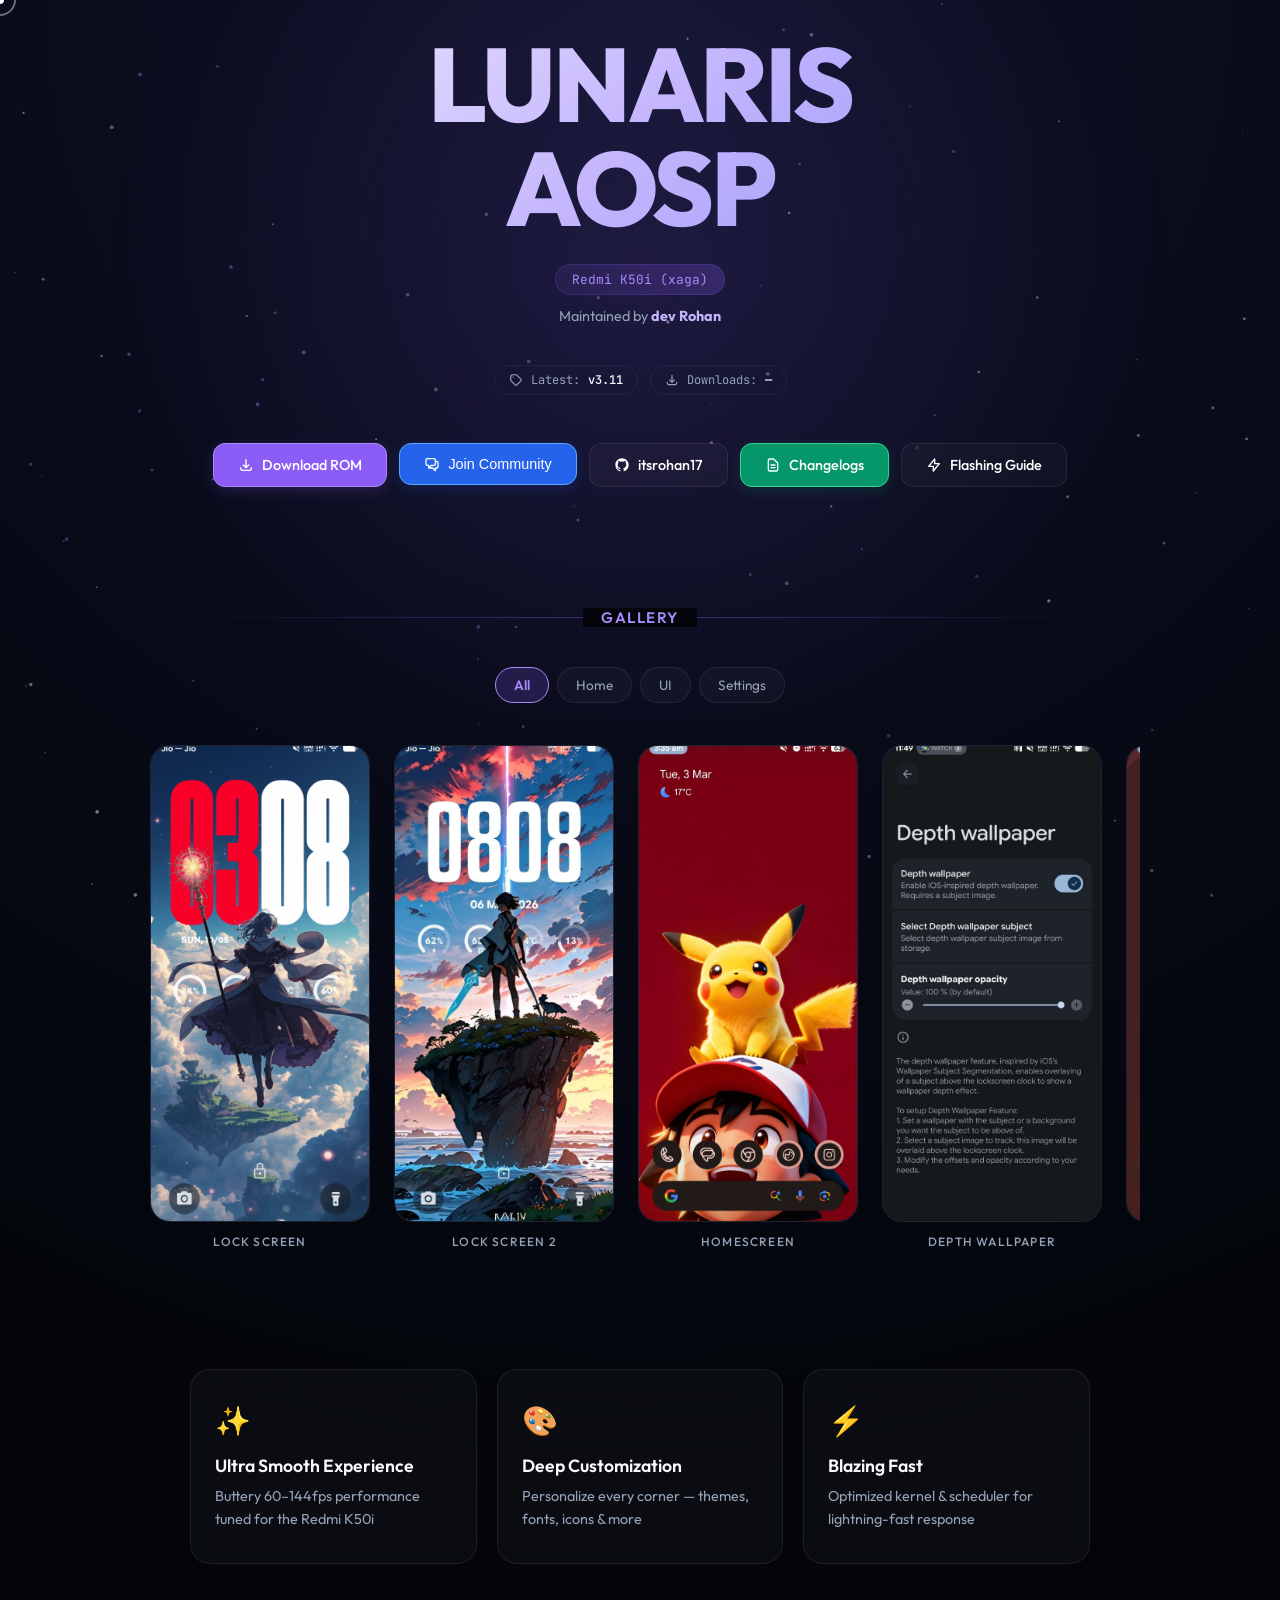
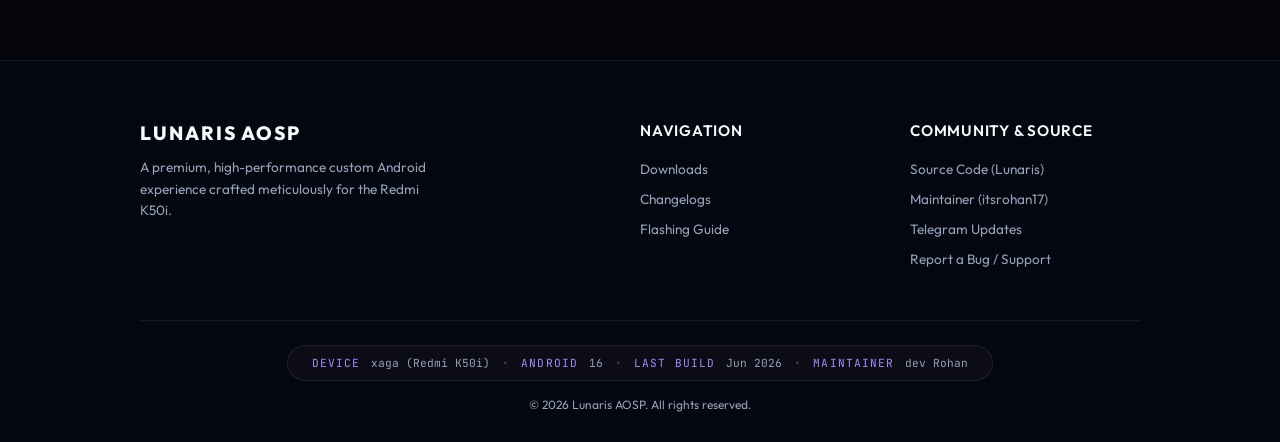
==== commit 446a524e: "fixed some ui changes" ====
--- a/index.html
+++ b/index.html
@@ -12,6 +12,7 @@
     href="https://fonts.googleapis.com/css2?family=Outfit:wght@300;400;500;600;700;800&family=JetBrains+Mono:wght@400;500&display=swap"
     rel="stylesheet">
   <script src="perf.js"></script>
+  <script src="stars.js" defer></script>
   <link rel="stylesheet" href="perf.css">
 
   <style>
@@ -910,7 +911,7 @@
 
 <body>
 
-  <canvas id="pc"></canvas>
+  <canvas id="pc" data-linked></canvas>
   <div class="ambient-glow" id="nebula"></div>
   <div class="cursor-dot" id="cur-dot"></div>
   <div class="cursor-ring" id="cur-ring"></div>
@@ -1178,57 +1179,6 @@
     (function () {
       const isMobile = window.LUNARIS_IS_MOBILE ?? matchMedia('(max-width:767px)').matches;
 
-      if (!isMobile) {
-        const canvas = document.getElementById('pc');
-        const ctx = canvas && canvas.getContext('2d');
-        if (canvas && ctx) {
-          let W, H, targetX = 0, targetY = 0, currentX = 0, currentY = 0;
-          function resize() { W = canvas.width = innerWidth; H = canvas.height = innerHeight; }
-          addEventListener('resize', resize, { passive: true }); resize();
-          document.addEventListener('mousemove', (e) => {
-            targetX = (e.clientX - W / 2) * 0.05;
-            targetY = (e.clientY - H / 2) * 0.05;
-          });
-          const pts = Array.from({ length: 100 }, () => ({
-            x: Math.random() * W, y: Math.random() * H, vx: (Math.random() - 0.5) * 0.08, vy: (Math.random() - 0.5) * 0.08 - 0.04,
-            s: Math.random() * 1.5 + 0.5, a: Math.random() * 0.5 + 0.1, td: 1, ts: Math.random() * 0.004 + 0.001, depth: Math.random() * 0.8 + 0.2, hue: Math.random() > 0.7
-          }));
-          const LINK_DIST = 90;
-          function loop() {
-            ctx.clearRect(0, 0, W, H);
-            currentX += (targetX - currentX) * 0.04; currentY += (targetY - currentY) * 0.04;
-            const positions = pts.map(p => {
-              p.x += p.vx; p.y += p.vy; p.a += p.ts * p.td;
-              if (p.a > 0.8 || p.a < 0.1) p.td *= -1;
-              if (p.x > W) p.x = 0; if (p.x < 0) p.x = W; if (p.y > H) p.y = 0; if (p.y < 0) p.y = H;
-              return { x: p.x + (currentX * p.depth), y: p.y + (currentY * p.depth), a: p.a, hue: p.hue, s: p.s };
-            });
-            for (let i = 0; i < positions.length; i++) {
-              for (let j = i + 1; j < positions.length; j++) {
-                const dx = positions[i].x - positions[j].x, dy = positions[i].y - positions[j].y;
-                const dist = Math.hypot(dx, dy);
-                if (dist < LINK_DIST) {
-                  const alpha = (1 - dist / LINK_DIST) * 0.12;
-                  ctx.beginPath(); ctx.moveTo(positions[i].x, positions[i].y); ctx.lineTo(positions[j].x, positions[j].y);
-                  ctx.strokeStyle = `rgba(139, 92, 246, ${alpha})`; ctx.lineWidth = 0.5; ctx.stroke();
-                }
-              }
-            }
-            positions.forEach((pos, i) => {
-              const p = pts[i];
-              ctx.beginPath(); ctx.arc(pos.x, pos.y, p.s, 0, Math.PI * 2);
-              ctx.fillStyle = pos.hue ? `rgba(167, 139, 250, ${pos.a})` : `rgba(255, 255, 255, ${pos.a})`;
-              ctx.fill();
-            });
-            requestAnimationFrame(loop);
-          }
-          loop();
-        }
-      } else {
-        const canvas = document.getElementById('pc');
-        if (canvas) canvas.hidden = true;
-      }
-
       window.toggleCommunity = function (e) {
         e.stopPropagation();
         const popup = document.getElementById('community-popup');
--- a/perf.css
+++ b/perf.css
@@ -1,11 +1,11 @@
-/* Lunaris — mobile performance & fluid animations */
+/* Lunaris — mobile performance & layout fixes */
 
 @media (max-width: 768px) {
   html {
     scroll-behavior: auto;
   }
 
-  /* backdrop-filter is the #1 mobile jank source */
+  /* backdrop-filter is costly on mobile GPUs */
   .nav,
   .feat,
   .bg,
@@ -23,7 +23,8 @@
   .premium-footer,
   .cmd-row,
   .prereq-item,
-  .boot-opt {
+  .boot-opt,
+  .device-info {
     -webkit-backdrop-filter: none !important;
     backdrop-filter: none !important;
   }
@@ -34,7 +35,8 @@
   .tl-card,
   .terminal,
   .step-card,
-  .filter-btn {
+  .filter-btn,
+  .device-info {
     background: rgba(8, 10, 22, 0.88);
   }
   .bg { background: rgba(8, 10, 22, 0.8); }
@@ -47,10 +49,15 @@
   }
 
   #pc {
-    display: none !important;
-  }
-
-  /* Disable paint-heavy infinite loops */
+    display: block !important;
+    opacity: 0.55;
+    position: fixed;
+    inset: 0;
+    z-index: 0;
+    pointer-events: none;
+  }
+
+  /* Disable paint-heavy infinite loops (keep stars) */
   .nav,
   .nav-dot,
   h1,
@@ -60,7 +67,6 @@
   .dl-latest .btn.bp,
   .dl-latest .dl-icon,
   .dl-latest.visible,
-  .dl-badge-wrap,
   .t-dot.g,
   .tl-dot.latest,
   .timeline::before,
@@ -69,7 +75,282 @@
     animation: none !important;
   }
 
-  /* GPU-friendly entrance — shorter, tighter stagger */
+  /* ── Nav & header ── */
+  header {
+    padding: 16px 12px 0;
+  }
+
+  .nav {
+    flex-wrap: wrap;
+    justify-content: center;
+    gap: 10px;
+    max-width: calc(100vw - 24px);
+    padding: 10px 16px;
+    margin-bottom: 32px;
+  }
+
+  .nav-badge {
+    font-size: 0.62rem;
+    letter-spacing: 0.04em;
+  }
+
+  .hero-content {
+    margin-top: 24px;
+  }
+
+  h1 {
+    font-size: clamp(2.2rem, 12vw, 3.5rem);
+    margin-bottom: 16px;
+  }
+
+  .gh-stats {
+    gap: 8px;
+    margin-bottom: 32px;
+  }
+
+  .gh-stat {
+    font-size: 0.68rem;
+    padding: 6px 12px;
+  }
+
+  .btns {
+    margin-bottom: 48px;
+    padding: 0 4px;
+  }
+
+  .btn {
+    min-height: 44px;
+  }
+
+  /* ── Download cards (badge clipping fix) ── */
+  .dl-section {
+    padding: 0 12px 48px;
+    overflow: visible;
+    content-visibility: visible;
+  }
+
+  .dl-grid-3 {
+    grid-template-columns: 1fr;
+    gap: 24px;
+    max-width: min(100%, 420px);
+    padding: 0;
+    overflow: visible;
+  }
+
+  .dl-card {
+    overflow: visible;
+    padding: 20px 18px 18px;
+    width: 100%;
+  }
+
+  /* Badge in normal flow — no negative offset clipping */
+  .dl-badge-wrap {
+    position: static !important;
+    transform: none !important;
+    display: flex;
+    justify-content: center;
+    margin: 0 0 14px;
+    animation: none !important;
+  }
+
+  .dl-ver-badge {
+    font-size: 0.68rem;
+    padding: 5px 14px;
+  }
+
+  .dl-icon {
+    margin: 0 0 10px;
+    font-size: 2rem;
+  }
+
+  .dl-ver {
+    font-size: 1.05rem;
+    line-height: 1.3;
+    word-break: break-word;
+  }
+
+  .dl-device {
+    margin-bottom: 12px;
+  }
+
+  .dl-tags {
+    gap: 6px;
+    margin-bottom: 14px;
+  }
+
+  .dl-tags li {
+    font-size: 0.62rem;
+    padding: 4px 9px;
+  }
+
+  .dl-changelog li {
+    font-size: 0.68rem;
+    padding-left: 8px;
+  }
+
+  .dl-btn-group {
+    margin-top: 4px;
+  }
+
+  /* ── Gallery ── */
+  .ss {
+    padding: 0 10px 48px;
+    content-visibility: visible;
+  }
+
+  .ss-filters {
+    gap: 6px;
+    padding: 0 4px;
+  }
+
+  .filter-btn {
+    padding: 8px 14px;
+    font-size: 0.8rem;
+  }
+
+  .ss-carousel {
+    gap: 16px;
+    padding: 10px 4px 32px;
+  }
+
+  .pw {
+    width: min(72vw, 200px);
+  }
+
+  /* ── Features ── */
+  .features {
+    padding: 0 12px 48px;
+    content-visibility: visible;
+  }
+
+  .features-grid {
+    gap: 16px;
+  }
+
+  .feat {
+    padding: 24px 20px;
+  }
+
+  /* ── Guide / terminal ── */
+  .terminal-section {
+    padding: 0 12px 48px;
+    content-visibility: visible;
+  }
+
+  .terminal-wrap {
+    max-width: 100%;
+  }
+
+  .method-tabs {
+    flex-wrap: wrap;
+  }
+
+  .mtab {
+    flex: 1 1 30%;
+    min-width: 0;
+    font-size: 0.78rem;
+    padding: 10px 6px;
+  }
+
+  .cmd-row {
+    flex-wrap: wrap;
+    align-items: flex-start;
+    gap: 8px;
+  }
+
+  .cmd-text {
+    flex: 1 1 100%;
+    font-size: 0.68rem;
+    word-break: break-word;
+    overflow-wrap: anywhere;
+  }
+
+  .cmd-copy {
+    margin-left: auto;
+    min-height: 32px;
+  }
+
+  /* ── Changelog timeline ── */
+  .timeline-section {
+    padding: 0 12px 48px;
+    content-visibility: visible;
+  }
+
+  .timeline {
+    padding-left: 24px;
+  }
+
+  .tl-item {
+    transform: translate3d(0, 14px, 0) !important;
+    opacity: 0;
+    transition:
+      opacity 0.35s cubic-bezier(0.22, 1, 0.36, 1),
+      transform 0.35s cubic-bezier(0.22, 1, 0.36, 1) !important;
+  }
+
+  .tl-item.visible {
+    opacity: 1;
+    transform: translate3d(0, 0, 0) !important;
+  }
+
+  .tl-dot {
+    left: -20px;
+  }
+
+  .tl-card {
+    padding: 16px;
+  }
+
+  .tl-header {
+    gap: 8px;
+  }
+
+  .tl-version {
+    font-size: 1rem;
+  }
+
+  /* ── Footer ── */
+  .premium-footer {
+    padding: 48px 16px 24px;
+    content-visibility: visible;
+  }
+
+  .footer-grid {
+    gap: 28px;
+  }
+
+  .device-info {
+    padding: 10px 16px;
+    font-size: 0.65rem;
+    gap: 8px;
+    border-radius: 16px;
+    max-width: 100%;
+  }
+
+  .dot-sep {
+    display: none;
+  }
+
+  .device-info span {
+    display: block;
+    width: 100%;
+    text-align: center;
+  }
+
+  /* ── Lightbox ── */
+  .lightbox-close {
+    top: 12px;
+    right: 16px;
+    font-size: 32px;
+  }
+
+  .lightbox-content {
+    max-width: 94vw;
+    max-height: 82vh;
+    border-radius: 16px;
+  }
+
+  /* ── Animations (GPU-friendly) ── */
   .rev {
     animation: mobileFadeUp 0.45s cubic-bezier(0.22, 1, 0.36, 1) forwards;
     transform: translate3d(0, 12px, 0);
@@ -104,7 +385,6 @@
     transform: translate3d(0, 0, 0);
   }
 
-  /* Above-fold nav: show immediately when perf.js marks it */
   html.is-mobile .scroll-reveal.in-view {
     opacity: 1;
     transform: translate3d(0, 0, 0);
@@ -119,18 +399,14 @@
       background-color 0.25s;
   }
 
-  .feat.visible {
-    opacity: 1;
-    transform: translate3d(0, 0, 0);
-  }
-
-  .feat.rev {
-    animation: mobileFadeUp 0.45s cubic-bezier(0.22, 1, 0.36, 1) forwards;
-  }
-
+  .feat.visible,
   .feat.rev.visible {
     opacity: 1;
     transform: translate3d(0, 0, 0);
+  }
+
+  .feat.rev {
+    animation: mobileFadeUp 0.45s cubic-bezier(0.22, 1, 0.36, 1) forwards;
   }
 
   .terminal-wrap {
@@ -145,17 +421,43 @@
     transform: translate3d(0, 0, 0);
   }
 
+  .dl-card {
+    transform: translate3d(0, 14px, 0);
+    transition:
+      opacity 0.35s cubic-bezier(0.22, 1, 0.36, 1),
+      transform 0.35s cubic-bezier(0.22, 1, 0.36, 1),
+      border-color 0.25s,
+      box-shadow 0.25s;
+  }
+
+  .dl-card.visible {
+    opacity: 1;
+    transform: translate3d(0, 0, 0);
+  }
+
+  .dl-card:nth-child(1) { transition-delay: 0s !important; }
+  .dl-card:nth-child(2) { transition-delay: 0.04s !important; }
+  .dl-card:nth-child(3) { transition-delay: 0.08s !important; }
+  .dl-card:nth-child(4) { transition-delay: 0.12s !important; }
+  .dl-card:nth-child(5) { transition-delay: 0.16s !important; }
+  .dl-card:nth-child(6) { transition-delay: 0.2s !important; }
+
+  .dl-card.visible .dl-changelog li {
+    transition-duration: 0.2s !important;
+    transition-delay: 0s !important;
+  }
+
   .rev,
   .scroll-reveal,
   .feat,
   .terminal-wrap,
   .dl-card,
-  .pw {
+  .pw,
+  .tl-item {
     -webkit-backface-visibility: hidden;
     backface-visibility: hidden;
   }
 
-  /* Avoid transition: all — limits repaints */
   .btn,
   .filter-btn,
   .pf,
@@ -181,52 +483,14 @@
     display: none;
   }
 
-  .dl-card {
-    transform: translate3d(0, 14px, 0);
-    transition:
-      opacity 0.35s cubic-bezier(0.22, 1, 0.36, 1),
-      transform 0.35s cubic-bezier(0.22, 1, 0.36, 1),
-      border-color 0.25s,
-      box-shadow 0.25s;
-  }
-
-  .dl-card.visible {
-    opacity: 1;
-    transform: translate3d(0, 0, 0);
-  }
-
-  .dl-card:nth-child(1) { transition-delay: 0s !important; }
-  .dl-card:nth-child(2) { transition-delay: 0.04s !important; }
-  .dl-card:nth-child(3) { transition-delay: 0.08s !important; }
-  .dl-card:nth-child(4) { transition-delay: 0.12s !important; }
-  .dl-card:nth-child(5) { transition-delay: 0.16s !important; }
-  .dl-card:nth-child(6) { transition-delay: 0.2s !important; }
-
-  .dl-card.visible .dl-changelog li {
-    transition-duration: 0.2s !important;
-    transition-delay: 0s !important;
-  }
-
-  .tl-card,
-  .tl-item {
-    transform: translate3d(0, 14px, 0);
-    transition-duration: 0.35s !important;
-  }
-
-  .tl-item.visible .tl-card,
-  .tl-item.visible {
-    transform: translate3d(0, 0, 0);
-  }
-
-  /* Defer layout for below-fold sections */
+  .footer-col a:hover {
+    padding-left: 0;
+  }
+
+  /* Below-fold sections — skip only on homepage gallery/features */
   .features,
-  .ss,
-  .premium-footer,
-  .dl-section,
-  .terminal-section,
-  .timeline-section,
-  .quick-install {
+  .ss {
     content-visibility: auto;
-    contain-intrinsic-size: auto 480px;
+    contain-intrinsic-size: auto 400px;
   }
 }
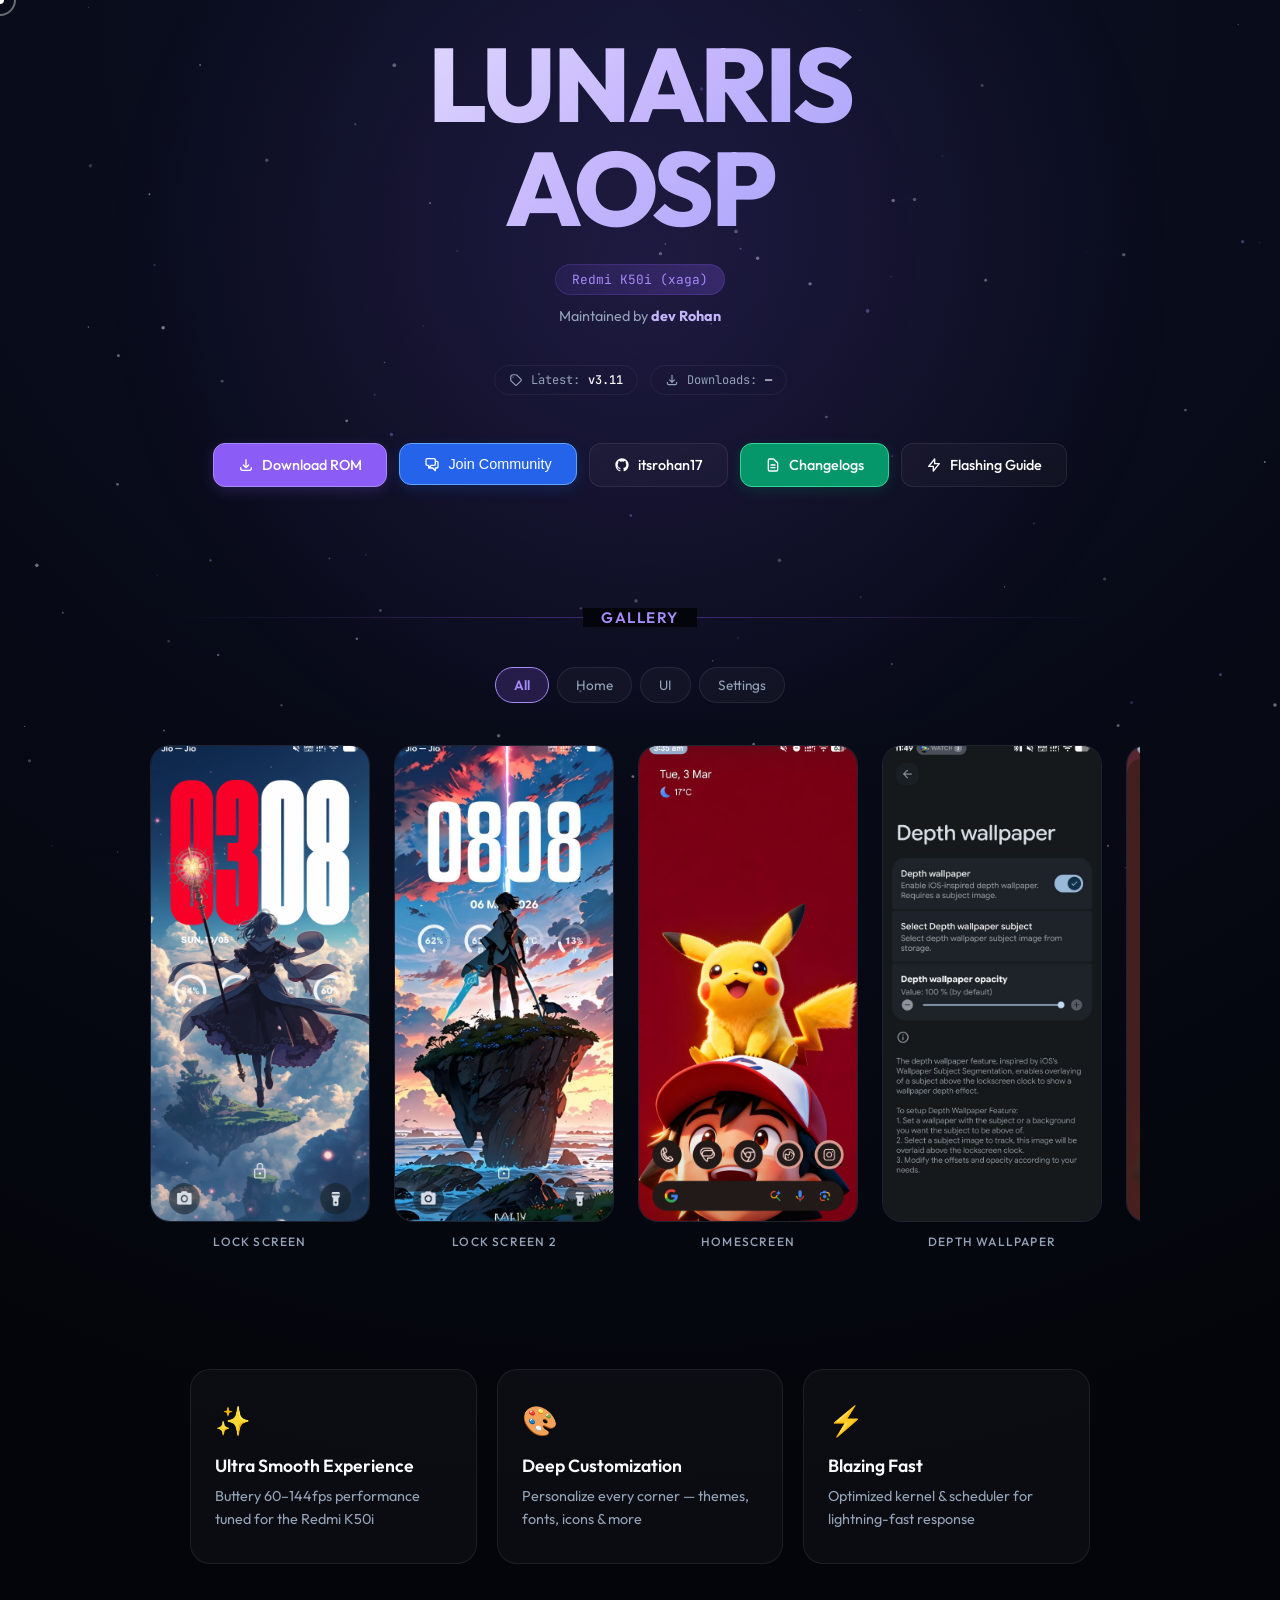
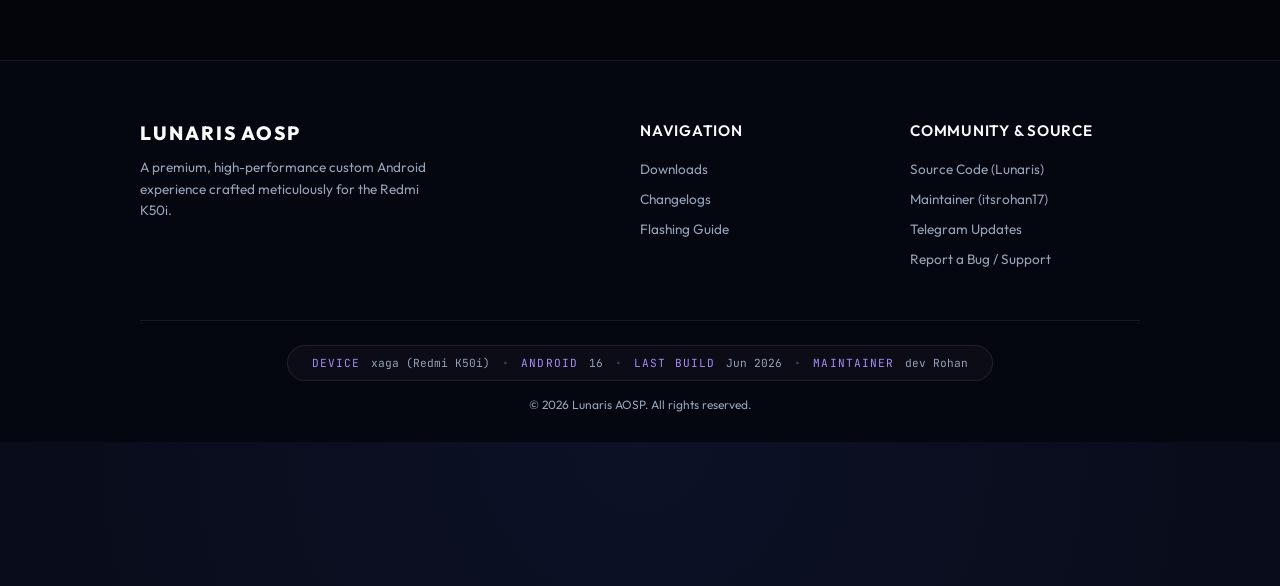
==== commit 62b60439: "fixed some animations" ====
--- a/index.html
+++ b/index.html
@@ -14,6 +14,9 @@
   <script src="perf.js"></script>
   <script src="stars.js" defer></script>
   <link rel="stylesheet" href="perf.css">
+  <link rel="stylesheet" href="transitions.css">
+  <script>document.documentElement.classList.add('page-enter');</script>
+  <script src="transitions.js"></script>
 
   <style>
     :root {
--- a/transitions.css
+++ b/transitions.css
@@ -0,0 +1,198 @@
+/* Lunaris — page transition animations (mobile + desktop) */
+
+:root {
+  --page-ease: cubic-bezier(0.22, 1, 0.36, 1);
+  --page-dur: 0.42s;
+  --page-dur-out: 0.34s;
+}
+
+/* Prevent flash before enter animation */
+html.page-enter:not(.page-enter-active):not(.page-leave) body {
+  opacity: 0;
+}
+
+html.page-enter:not(.page-enter-active):not(.page-leave) #page-root {
+  opacity: 0;
+  transform: translate3d(0, 20px, 0);
+}
+
+#page-root {
+  position: relative;
+  z-index: 1;
+  min-height: 100vh;
+  will-change: transform, opacity;
+}
+
+html.page-enter-active #page-root {
+  animation: pageEnter 0.48s var(--page-ease) forwards;
+}
+
+html.page-enter-active header {
+  animation: headerEnter 0.55s var(--page-ease) 0.06s both;
+}
+
+html.page-enter-active .scroll-reveal.in-view,
+html.page-enter-active .scroll-reveal.active {
+  animation: sectionEnter 0.5s var(--page-ease) 0.1s both;
+}
+
+@keyframes pageEnter {
+  from {
+    opacity: 0;
+    transform: translate3d(0, 22px, 0);
+  }
+  to {
+    opacity: 1;
+    transform: translate3d(0, 0, 0);
+  }
+}
+
+@keyframes headerEnter {
+  from {
+    opacity: 0;
+    transform: translate3d(0, -14px, 0);
+  }
+  to {
+    opacity: 1;
+    transform: translate3d(0, 0, 0);
+  }
+}
+
+@keyframes sectionEnter {
+  from {
+    opacity: 0;
+    transform: translate3d(0, 16px, 0);
+  }
+  to {
+    opacity: 1;
+    transform: translate3d(0, 0, 0);
+  }
+}
+
+html.page-enter-active .dl-card.visible {
+  animation: cardPop 0.45s var(--page-ease) both;
+}
+
+html.page-enter-active .dl-card.visible:nth-child(1) { animation-delay: 0.14s; }
+html.page-enter-active .dl-card.visible:nth-child(2) { animation-delay: 0.2s; }
+html.page-enter-active .dl-card.visible:nth-child(3) { animation-delay: 0.26s; }
+html.page-enter-active .dl-card.visible:nth-child(4) { animation-delay: 0.32s; }
+html.page-enter-active .dl-card.visible:nth-child(5) { animation-delay: 0.38s; }
+html.page-enter-active .dl-card.visible:nth-child(6) { animation-delay: 0.44s; }
+
+html.page-enter-active .tl-item.visible {
+  animation: cardPop 0.42s var(--page-ease) both;
+}
+
+html.page-enter-active .terminal-wrap.visible {
+  animation: cardPop 0.48s var(--page-ease) both;
+}
+
+@keyframes cardPop {
+  from {
+    opacity: 0;
+    transform: translate3d(0, 18px, 0) scale(0.98);
+  }
+  to {
+    opacity: 1;
+    transform: translate3d(0, 0, 0) scale(1);
+  }
+}
+
+/* Exit transition */
+html.page-leave #page-root {
+  animation: pageLeave var(--page-dur-out) var(--page-ease) forwards;
+  pointer-events: none;
+}
+
+html.page-leave .page-curtain {
+  opacity: 1;
+  pointer-events: all;
+}
+
+@keyframes pageLeave {
+  from {
+    opacity: 1;
+    transform: translate3d(0, 0, 0) scale(1);
+  }
+  to {
+    opacity: 0;
+    transform: translate3d(0, -18px, 0) scale(0.98);
+  }
+}
+
+/* Violet sweep overlay */
+.page-curtain {
+  position: fixed;
+  inset: 0;
+  z-index: 999998;
+  pointer-events: none;
+  opacity: 0;
+  background:
+    radial-gradient(circle at 30% 20%, rgba(139, 92, 246, 0.18) 0%, transparent 55%),
+    radial-gradient(circle at 70% 80%, rgba(56, 189, 248, 0.08) 0%, transparent 50%),
+    rgba(3, 5, 10, 0.55);
+  transition: opacity var(--page-dur-out) var(--page-ease);
+}
+
+html.page-leave .page-curtain {
+  animation: curtainIn var(--page-dur-out) var(--page-ease) forwards;
+}
+
+@keyframes curtainIn {
+  from { opacity: 0; }
+  to { opacity: 1; }
+}
+
+/* Nav / button link press feedback */
+a.page-link {
+  transition: transform 0.2s var(--page-ease), box-shadow 0.2s var(--page-ease);
+}
+
+a.page-link:active {
+  transform: scale(0.96);
+}
+
+html.page-leave a.page-link {
+  pointer-events: none;
+}
+
+/* Cross-document View Transitions (Chrome 126+ progressive enhancement) */
+@view-transition {
+  navigation: auto;
+}
+
+::view-transition-old(root) {
+  animation: pageLeave var(--page-dur-out) var(--page-ease) both;
+}
+
+::view-transition-new(root) {
+  animation: pageEnter 0.48s var(--page-ease) both;
+}
+
+@media (prefers-reduced-motion: reduce) {
+  html.page-enter:not(.page-enter-active):not(.page-leave) body,
+  html.page-enter:not(.page-enter-active):not(.page-leave) #page-root {
+    opacity: 1;
+    transform: none;
+  }
+
+  html.page-enter-active #page-root,
+  html.page-enter-active header,
+  html.page-enter-active .scroll-reveal.in-view,
+  html.page-enter-active .scroll-reveal.active,
+  html.page-enter-active .dl-card.visible,
+  html.page-enter-active .tl-item.visible,
+  html.page-enter-active .terminal-wrap.visible,
+  html.page-leave #page-root,
+  html.page-leave .page-curtain,
+  ::view-transition-old(root),
+  ::view-transition-new(root) {
+    animation: none !important;
+    transition: none !important;
+  }
+
+  .page-curtain {
+    display: none;
+  }
+}
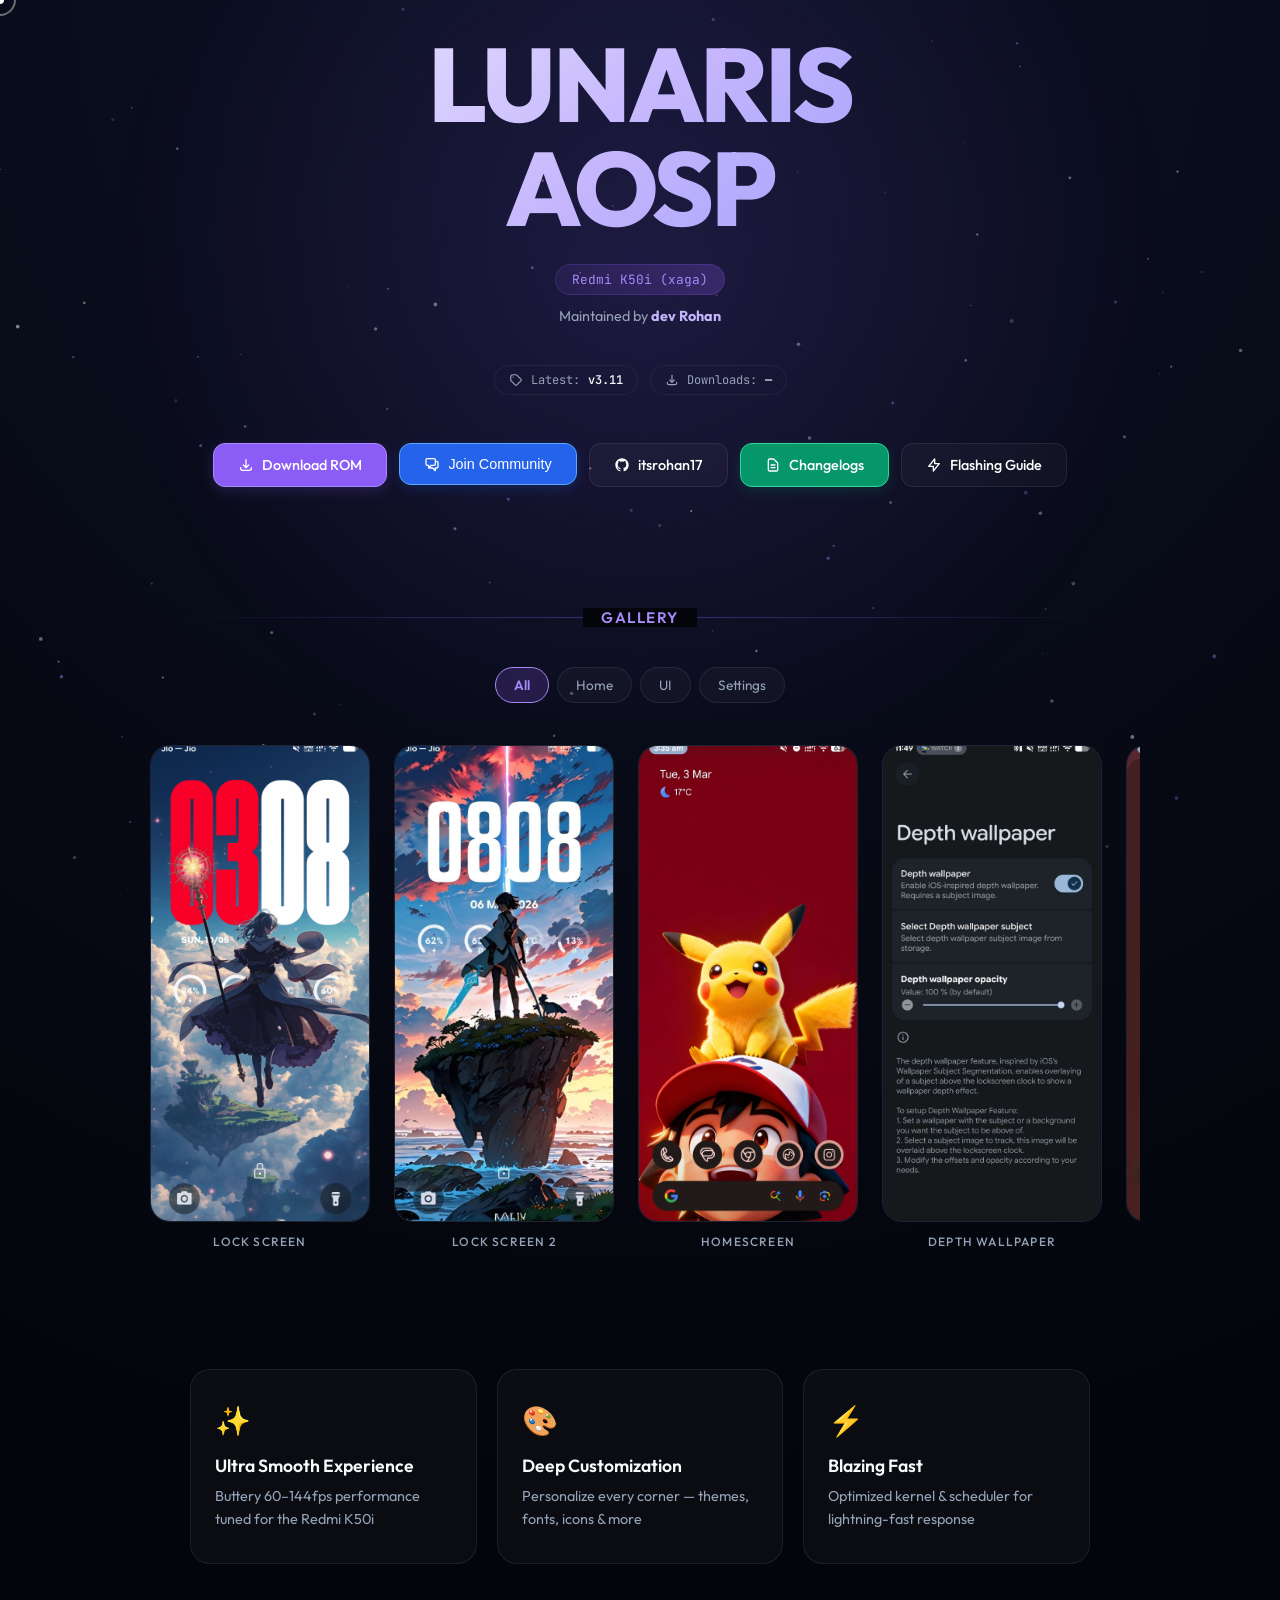
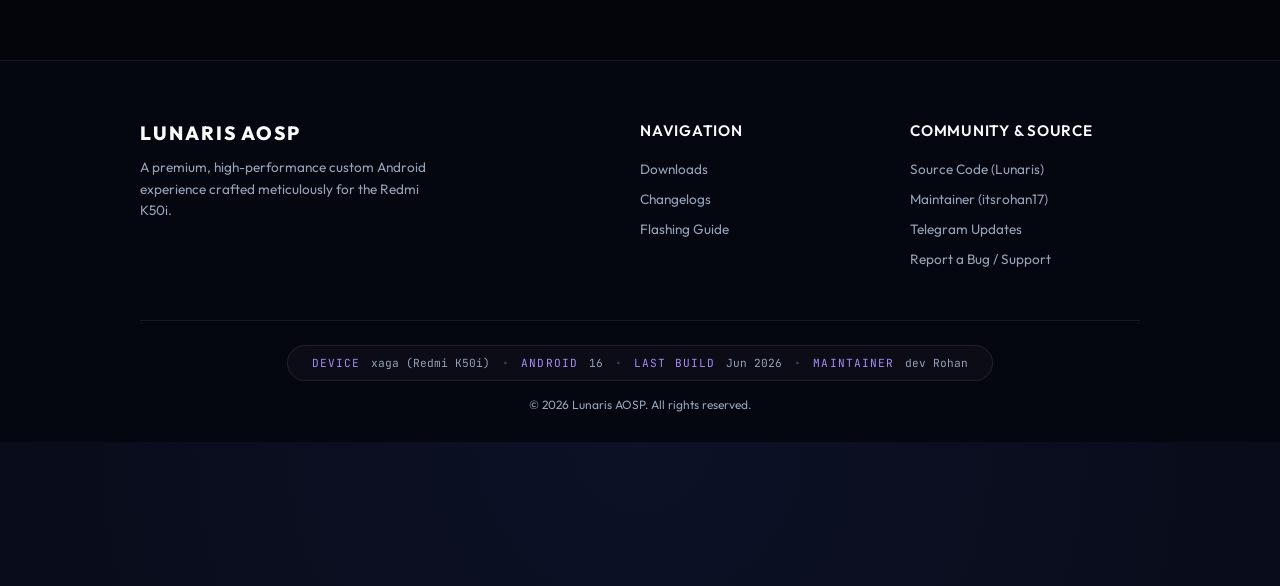
==== commit d2ce5cca: "fixed transistions delay" ====
--- a/index.html
+++ b/index.html
@@ -15,7 +15,6 @@
   <script src="stars.js" defer></script>
   <link rel="stylesheet" href="perf.css">
   <link rel="stylesheet" href="transitions.css">
-  <script>document.documentElement.classList.add('page-enter');</script>
   <script src="transitions.js"></script>
 
   <style>
--- a/transitions.css
+++ b/transitions.css
@@ -1,45 +1,34 @@
-/* Lunaris — page transition animations (mobile + desktop) */
+/* Lunaris — page transition animations */
 
 :root {
   --page-ease: cubic-bezier(0.22, 1, 0.36, 1);
-  --page-dur: 0.42s;
-  --page-dur-out: 0.34s;
+  --page-dur-out: 0.18s;
 }
 
-/* Prevent flash before enter animation */
-html.page-enter:not(.page-enter-active):not(.page-leave) body {
-  opacity: 0;
-}
-
+/* Never hide body — content stays visible while HTML parses (fixes mobile blank) */
 html.page-enter:not(.page-enter-active):not(.page-leave) #page-root {
   opacity: 0;
-  transform: translate3d(0, 20px, 0);
+  transform: translate3d(0, 12px, 0);
 }
 
 #page-root {
   position: relative;
   z-index: 1;
   min-height: 100vh;
-  will-change: transform, opacity;
 }
 
 html.page-enter-active #page-root {
-  animation: pageEnter 0.48s var(--page-ease) forwards;
+  animation: pageEnter 0.24s var(--page-ease) forwards;
 }
 
 html.page-enter-active header {
-  animation: headerEnter 0.55s var(--page-ease) 0.06s both;
-}
-
-html.page-enter-active .scroll-reveal.in-view,
-html.page-enter-active .scroll-reveal.active {
-  animation: sectionEnter 0.5s var(--page-ease) 0.1s both;
+  animation: headerEnter 0.26s var(--page-ease) 0.02s both;
 }
 
 @keyframes pageEnter {
   from {
     opacity: 0;
-    transform: translate3d(0, 22px, 0);
+    transform: translate3d(0, 14px, 0);
   }
   to {
     opacity: 1;
@@ -50,18 +39,7 @@
 @keyframes headerEnter {
   from {
     opacity: 0;
-    transform: translate3d(0, -14px, 0);
-  }
-  to {
-    opacity: 1;
-    transform: translate3d(0, 0, 0);
-  }
-}
-
-@keyframes sectionEnter {
-  from {
-    opacity: 0;
-    transform: translate3d(0, 16px, 0);
+    transform: translate3d(0, -10px, 0);
   }
   to {
     opacity: 1;
@@ -70,69 +48,51 @@
 }
 
 html.page-enter-active .dl-card.visible {
-  animation: cardPop 0.45s var(--page-ease) both;
+  animation: cardPop 0.22s var(--page-ease) both;
 }
 
-html.page-enter-active .dl-card.visible:nth-child(1) { animation-delay: 0.14s; }
-html.page-enter-active .dl-card.visible:nth-child(2) { animation-delay: 0.2s; }
-html.page-enter-active .dl-card.visible:nth-child(3) { animation-delay: 0.26s; }
-html.page-enter-active .dl-card.visible:nth-child(4) { animation-delay: 0.32s; }
-html.page-enter-active .dl-card.visible:nth-child(5) { animation-delay: 0.38s; }
-html.page-enter-active .dl-card.visible:nth-child(6) { animation-delay: 0.44s; }
+html.page-enter-active .dl-card.visible:nth-child(1) { animation-delay: 0.03s; }
+html.page-enter-active .dl-card.visible:nth-child(2) { animation-delay: 0.05s; }
+html.page-enter-active .dl-card.visible:nth-child(3) { animation-delay: 0.07s; }
+html.page-enter-active .dl-card.visible:nth-child(4) { animation-delay: 0.09s; }
+html.page-enter-active .dl-card.visible:nth-child(5) { animation-delay: 0.11s; }
+html.page-enter-active .dl-card.visible:nth-child(6) { animation-delay: 0.13s; }
 
-html.page-enter-active .tl-item.visible {
-  animation: cardPop 0.42s var(--page-ease) both;
-}
-
+html.page-enter-active .tl-item.visible,
 html.page-enter-active .terminal-wrap.visible {
-  animation: cardPop 0.48s var(--page-ease) both;
+  animation: cardPop 0.22s var(--page-ease) both;
 }
 
 @keyframes cardPop {
   from {
     opacity: 0;
-    transform: translate3d(0, 18px, 0) scale(0.98);
+    transform: translate3d(0, 10px, 0);
   }
   to {
     opacity: 1;
-    transform: translate3d(0, 0, 0) scale(1);
+    transform: translate3d(0, 0, 0);
   }
 }
 
-/* Exit transition */
 html.page-leave #page-root {
   animation: pageLeave var(--page-dur-out) var(--page-ease) forwards;
   pointer-events: none;
 }
 
-html.page-leave .page-curtain {
-  opacity: 1;
-  pointer-events: all;
-}
-
 @keyframes pageLeave {
-  from {
-    opacity: 1;
-    transform: translate3d(0, 0, 0) scale(1);
-  }
   to {
     opacity: 0;
-    transform: translate3d(0, -18px, 0) scale(0.98);
+    transform: translate3d(0, -10px, 0);
   }
 }
 
-/* Violet sweep overlay */
 .page-curtain {
   position: fixed;
   inset: 0;
   z-index: 999998;
   pointer-events: none;
   opacity: 0;
-  background:
-    radial-gradient(circle at 30% 20%, rgba(139, 92, 246, 0.18) 0%, transparent 55%),
-    radial-gradient(circle at 70% 80%, rgba(56, 189, 248, 0.08) 0%, transparent 50%),
-    rgba(3, 5, 10, 0.55);
-  transition: opacity var(--page-dur-out) var(--page-ease);
+  background: rgba(3, 5, 10, 0.45);
 }
 
 html.page-leave .page-curtain {
@@ -140,56 +100,65 @@
 }
 
 @keyframes curtainIn {
-  from { opacity: 0; }
   to { opacity: 1; }
 }
 
-/* Nav / button link press feedback */
 a.page-link {
-  transition: transform 0.2s var(--page-ease), box-shadow 0.2s var(--page-ease);
+  transition: transform 0.15s var(--page-ease), opacity 0.15s var(--page-ease);
 }
 
 a.page-link:active {
-  transform: scale(0.96);
+  transform: scale(0.97);
+  opacity: 0.9;
 }
 
 html.page-leave a.page-link {
   pointer-events: none;
 }
 
-/* Cross-document View Transitions (Chrome 126+ progressive enhancement) */
-@view-transition {
-  navigation: auto;
-}
+/* ── Mobile: no blank screen, no exit wait, native-speed navigation ── */
+@media (max-width: 768px) {
+  html.page-instant body,
+  html.page-instant #page-root,
+  html.page-enter:not(.page-enter-active) body,
+  html.page-enter:not(.page-enter-active) #page-root {
+    opacity: 1 !important;
+    transform: none !important;
+  }
 
-::view-transition-old(root) {
-  animation: pageLeave var(--page-dur-out) var(--page-ease) both;
-}
+  html.page-instant #page-root,
+  html.page-instant header,
+  html.page-instant .dl-card,
+  html.page-instant .tl-item,
+  html.page-instant .terminal-wrap {
+    animation: none !important;
+  }
 
-::view-transition-new(root) {
-  animation: pageEnter 0.48s var(--page-ease) both;
+  .page-curtain {
+    display: none !important;
+  }
+
+  a.page-link:active {
+    transform: scale(0.97);
+    opacity: 0.85;
+    transition-duration: 0.1s;
+  }
 }
 
 @media (prefers-reduced-motion: reduce) {
-  html.page-enter:not(.page-enter-active):not(.page-leave) body,
-  html.page-enter:not(.page-enter-active):not(.page-leave) #page-root {
+  html.page-enter:not(.page-enter-active) #page-root {
     opacity: 1;
     transform: none;
   }
 
   html.page-enter-active #page-root,
   html.page-enter-active header,
-  html.page-enter-active .scroll-reveal.in-view,
-  html.page-enter-active .scroll-reveal.active,
   html.page-enter-active .dl-card.visible,
   html.page-enter-active .tl-item.visible,
   html.page-enter-active .terminal-wrap.visible,
   html.page-leave #page-root,
-  html.page-leave .page-curtain,
-  ::view-transition-old(root),
-  ::view-transition-new(root) {
+  html.page-leave .page-curtain {
     animation: none !important;
-    transition: none !important;
   }
 
   .page-curtain {
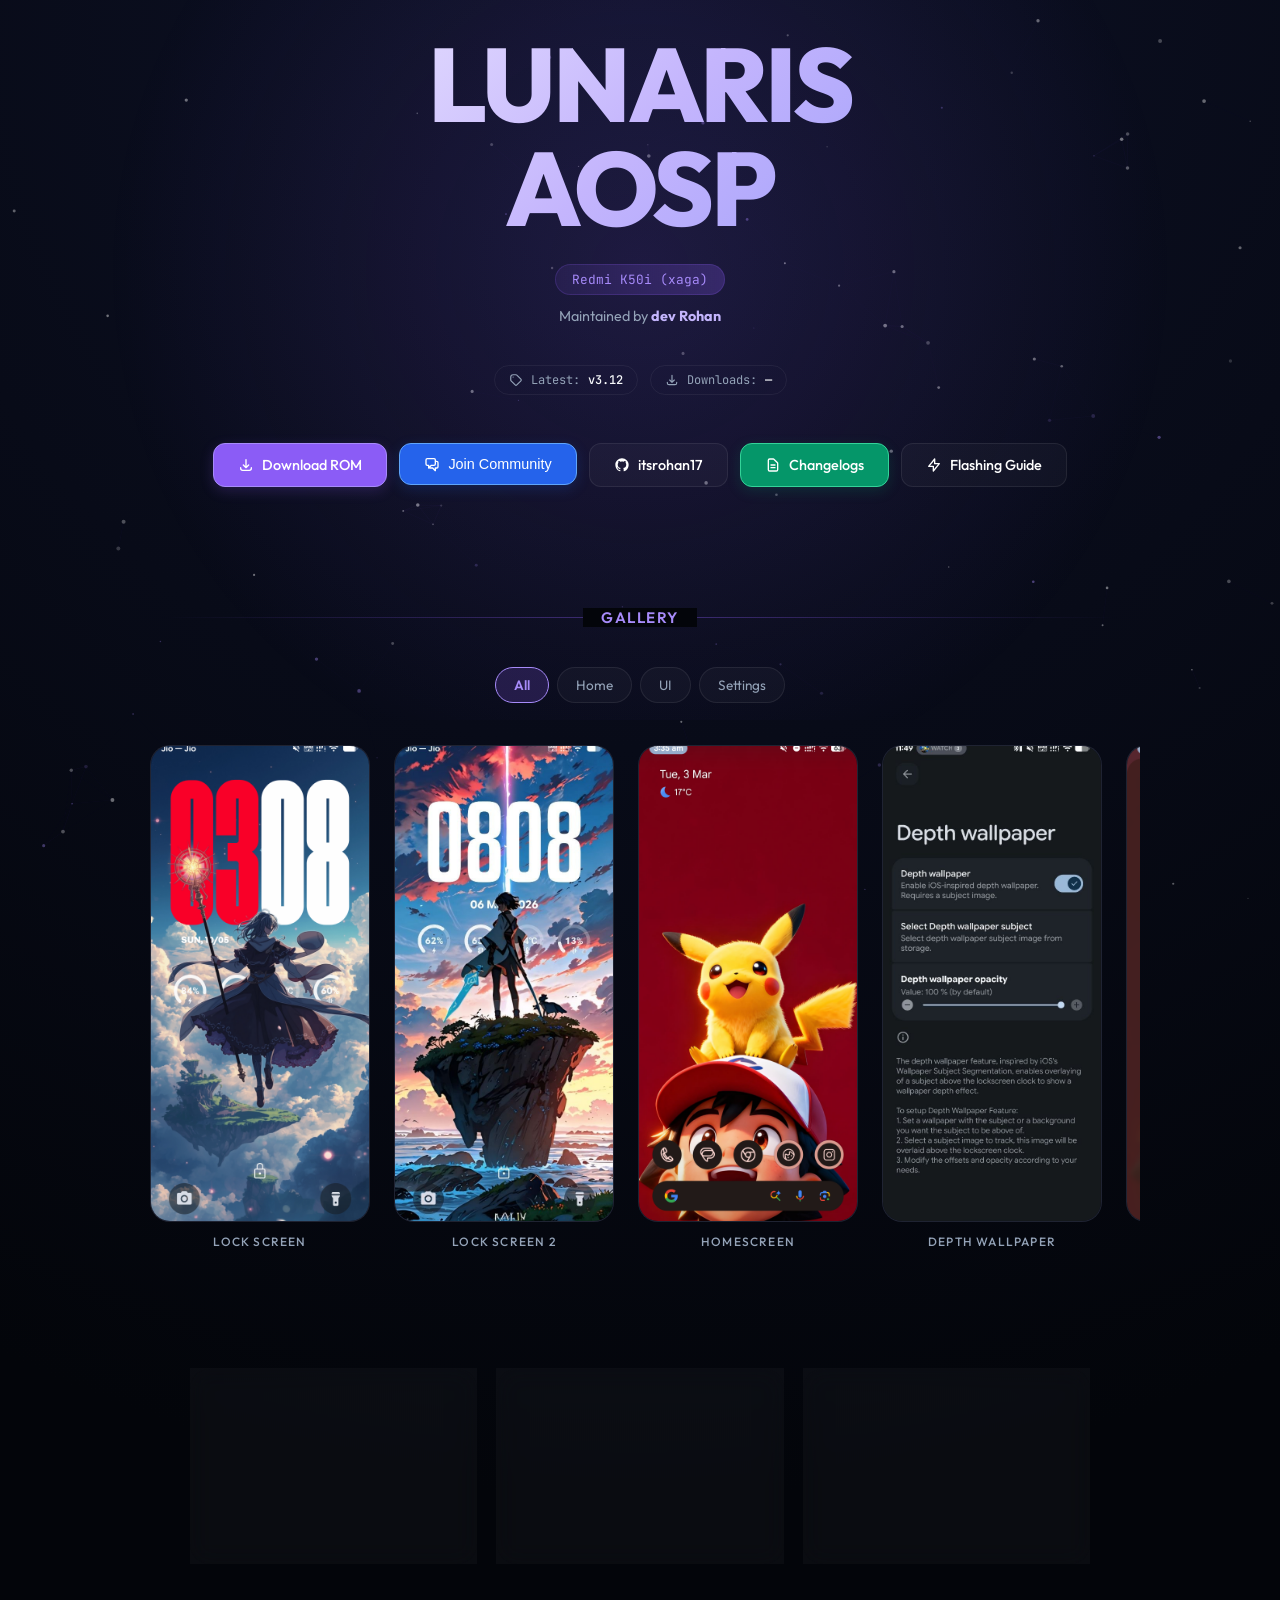
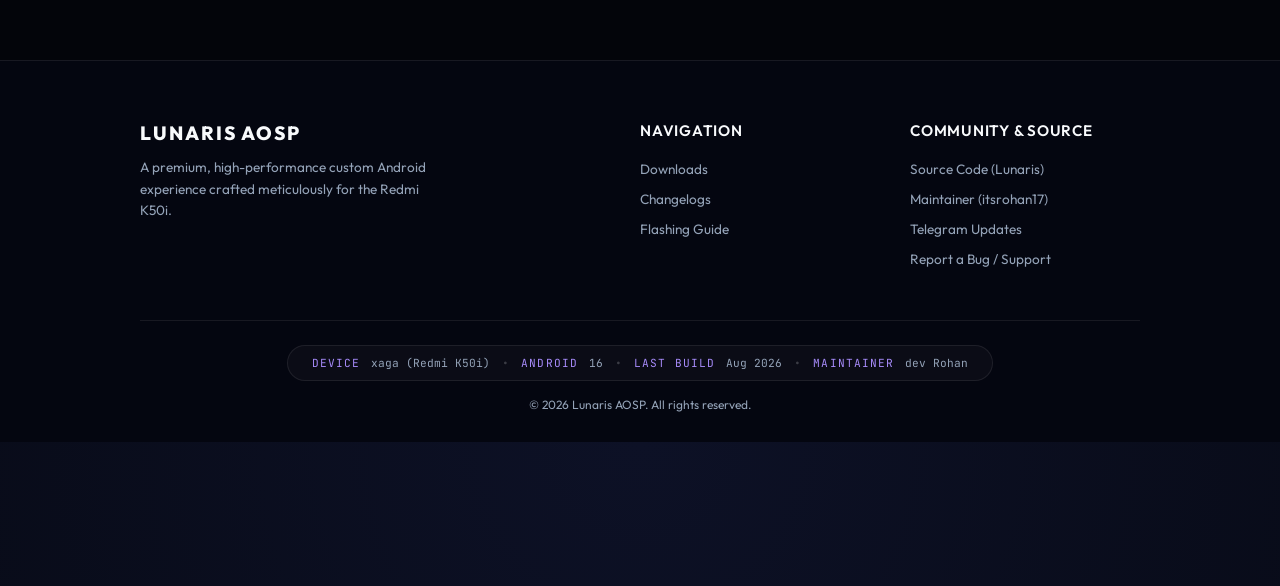
==== commit 5563e248: "Lunaris v3.12 update pushed" ====
--- a/index.html
+++ b/index.html
@@ -876,37 +876,6 @@
     @media (prefers-reduced-motion: reduce) {
       *, *::before, *::after { animation-duration: 0.01ms !important; animation-iteration-count: 1 !important; transition-duration: 0.01ms !important; }
     }
-
-
-    @media (hover: hover) and (pointer: fine) {
-      body {
-        cursor: none;
-      }
-
-      .cursor-dot {
-        width: 8px;
-        height: 8px;
-        background: #fff;
-        position: fixed;
-        pointer-events: none;
-        border-radius: 50%;
-        z-index: 99999;
-        transform: translate(-50%, -50%);
-        transition: background 0.2s;
-      }
-
-      .cursor-ring {
-        width: 32px;
-        height: 32px;
-        border: 2px solid rgba(255, 255, 255, 0.4);
-        position: fixed;
-        pointer-events: none;
-        border-radius: 50%;
-        z-index: 99998;
-        transform: translate(-50%, -50%);
-        transition: width 0.2s, height 0.2s, border-color 0.2s;
-      }
-    }
   </style>
 
 </head>
@@ -915,8 +884,6 @@
 
   <canvas id="pc" data-linked></canvas>
   <div class="ambient-glow" id="nebula"></div>
-  <div class="cursor-dot" id="cur-dot"></div>
-  <div class="cursor-ring" id="cur-ring"></div>
 
   <header>
     <div class="hero-content">
@@ -1141,7 +1108,7 @@
         <span class="dot-sep">•</span>
         <span><span class="info-label">Android</span> 16</span>
         <span class="dot-sep">•</span>
-        <span><span class="info-label">Last Build</span> Jun 2026</span>
+        <span><span class="info-label">Last Build</span> Aug 2026</span>
         <span class="dot-sep">•</span>
         <span><span class="info-label">Maintainer</span> dev Rohan</span>
       </div>
@@ -1284,34 +1251,13 @@
         fetch('https://api.github.com/repos/itsrohan17/android_device_xiaomi_xaga/releases/latest')
           .then(r => r.json())
           .then(d => {
-            setVal('gh-ver', d.tag_name || 'v3.11');
-            if (d.published_at) { const dt = new Date(d.published_at); setVal('gh-date', dt.toLocaleDateString('en-GB', { day: 'numeric', month: 'short', year: 'numeric' })); } else { setVal('gh-date', 'Jun 2026'); }
+            setVal('gh-ver', d.tag_name || 'v3.12');
+            if (d.published_at) { const dt = new Date(d.published_at); setVal('gh-date', dt.toLocaleDateString('en-GB', { day: 'numeric', month: 'short', year: 'numeric' })); } else { setVal('gh-date', 'Aug 2026'); }
             if (d.assets) { const total = d.assets.reduce((s, a) => s + a.download_count, 0); setVal('gh-dl', total > 0 ? total.toLocaleString() : '—'); } else { setVal('gh-dl', '—'); }
           })
-          .catch(() => { setVal('gh-ver', 'v3.11'); setVal('gh-date', 'Jun 2026'); setVal('gh-dl', '—'); });
+          .catch(() => { setVal('gh-ver', 'v3.12'); setVal('gh-date', 'Aug 2026'); setVal('gh-dl', '—'); });
       });
 
-      if (!isMobile) {
-        const dot = document.getElementById('cur-dot');
-        const ring = document.getElementById('cur-ring');
-        if (dot && ring) {
-          let mx = 0, my = 0, dx = 0, dy = 0, rx = 0, ry = 0;
-          document.addEventListener('mousemove', e => { mx = e.clientX; my = e.clientY; }, { passive: true });
-          (function cursorLoop() {
-            dx += (mx - dx) * 0.35; dy += (my - dy) * 0.35;
-            rx += (mx - rx) * 0.15; ry += (my - ry) * 0.15;
-            dot.style.left = dx + 'px'; dot.style.top = dy + 'px';
-            ring.style.left = rx + 'px'; ring.style.top = ry + 'px';
-            requestAnimationFrame(cursorLoop);
-          })();
-          document.querySelectorAll('a, button, .btn, .filter-btn, .pf, .lightbox-close, .mtab, .cmd-copy').forEach(el => {
-            el.addEventListener('mouseenter', () => { ring.style.width = '48px'; ring.style.height = '48px'; ring.style.borderColor = 'rgba(139, 92, 246, 0.8)'; dot.style.background = '#8b5cf6'; });
-            el.addEventListener('mouseleave', () => { ring.style.width = '32px'; ring.style.height = '32px'; ring.style.borderColor = 'rgba(255,255,255,0.4)'; dot.style.background = '#fff'; });
-          });
-          document.addEventListener('mouseleave', () => { dot.style.opacity = '0'; ring.style.opacity = '0'; });
-          document.addEventListener('mouseenter', () => { dot.style.opacity = '1'; ring.style.opacity = '1'; });
-        }
-      }
       /* Feature card staggered reveal */
       const featObs = new IntersectionObserver(entries => { entries.forEach(e => { if (e.isIntersecting) { e.target.classList.add('visible'); featObs.unobserve(e.target); } }); }, lunarisRevealOpts({ threshold: 0.15 }));
       document.querySelectorAll('.feat').forEach(el => featObs.observe(el));
--- a/perf.css
+++ b/perf.css
@@ -1,11 +1,12 @@
-/* Lunaris — mobile performance & layout fixes */
+
 
 @media (max-width: 768px) {
   html {
-    scroll-behavior: auto;
-  }
-
-  /* backdrop-filter is costly on mobile GPUs */
+    scroll-behavior: smooth;
+    -webkit-tap-highlight-color: transparent;
+  }
+
+  /* Optimized backdrop blur & GPU accelerated rendering for mobile */
   .nav,
   .feat,
   .bg,
@@ -25,11 +26,12 @@
   .prereq-item,
   .boot-opt,
   .device-info {
-    -webkit-backdrop-filter: none !important;
-    backdrop-filter: none !important;
-  }
-
-  .nav { background: rgba(8, 10, 22, 0.94); }
+    -webkit-backdrop-filter: blur(10px);
+    backdrop-filter: blur(10px);
+    will-change: transform, opacity;
+  }
+
+  .nav { background: rgba(8, 10, 22, 0.85); }
   .feat,
   .dl-card,
   .tl-card,
@@ -37,42 +39,41 @@
   .step-card,
   .filter-btn,
   .device-info {
-    background: rgba(8, 10, 22, 0.88);
-  }
-  .bg { background: rgba(8, 10, 22, 0.8); }
+    background: rgba(8, 10, 22, 0.82);
+  }
+  .bg { background: rgba(8, 10, 22, 0.75); }
 
   .ambient-glow {
-    will-change: auto;
-    animation: none !important;
-    opacity: 0.55;
+    will-change: transform, opacity;
+    opacity: 0.7;
     transform: translate3d(-50%, 0, 0);
+    animation: mobileNebulaPulse 8s ease-in-out infinite alternate !important;
+  }
+
+  @keyframes mobileNebulaPulse {
+    0% { opacity: 0.5; transform: translate3d(-50%, 0, 0) scale(1); }
+    100% { opacity: 0.85; transform: translate3d(-50%, -10px, 0) scale(1.05); }
   }
 
   #pc {
     display: block !important;
-    opacity: 0.55;
+    opacity: 0.6;
     position: fixed;
     inset: 0;
     z-index: 0;
     pointer-events: none;
   }
 
-  /* Disable paint-heavy infinite loops (keep stars) */
-  .nav,
-  .nav-dot,
-  h1,
-  .chip,
-  .feat-icon,
-  .dl-arrow,
-  .dl-latest .btn.bp,
-  .dl-latest .dl-icon,
-  .dl-latest.visible,
-  .t-dot.g,
-  .tl-dot.latest,
-  .timeline::before,
-  .tl-badge.latest,
-  .tl-item:first-child.visible .tl-card {
-    animation: none !important;
+  /* Active touch-down feedback for Android / Mobile devices */
+  .btn:active,
+  .dl-card:active,
+  .tl-card:active,
+  .step-card:active,
+  .feat:active,
+  .filter-btn:active,
+  .mtab:active {
+    transform: scale(0.97) translate3d(0, 0, 0) !important;
+    transition: transform 0.12s cubic-bezier(0.2, 0, 0.1, 1) !important;
   }
 
   /* ── Nav & header ── */
--- a/transitions.css
+++ b/transitions.css
@@ -116,22 +116,26 @@
   pointer-events: none;
 }
 
-/* ── Mobile: no blank screen, no exit wait, native-speed navigation ── */
+/* ── Mobile: Smooth native GPU accelerated page navigation ── */
 @media (max-width: 768px) {
-  html.page-instant body,
-  html.page-instant #page-root,
-  html.page-enter:not(.page-enter-active) body,
-  html.page-enter:not(.page-enter-active) #page-root {
-    opacity: 1 !important;
-    transform: none !important;
+  :root {
+    --page-dur-out: 0.12s;
   }
 
-  html.page-instant #page-root,
-  html.page-instant header,
-  html.page-instant .dl-card,
-  html.page-instant .tl-item,
-  html.page-instant .terminal-wrap {
-    animation: none !important;
+  html.page-enter-active #page-root {
+    animation: pageEnterMobile 0.18s var(--page-ease) forwards;
+    will-change: transform, opacity;
+  }
+
+  @keyframes pageEnterMobile {
+    from {
+      opacity: 0;
+      transform: translate3d(0, 8px, 0);
+    }
+    to {
+      opacity: 1;
+      transform: translate3d(0, 0, 0);
+    }
   }
 
   .page-curtain {
@@ -139,7 +143,7 @@
   }
 
   a.page-link:active {
-    transform: scale(0.97);
+    transform: scale(0.97) translate3d(0, 0, 0);
     opacity: 0.85;
     transition-duration: 0.1s;
   }
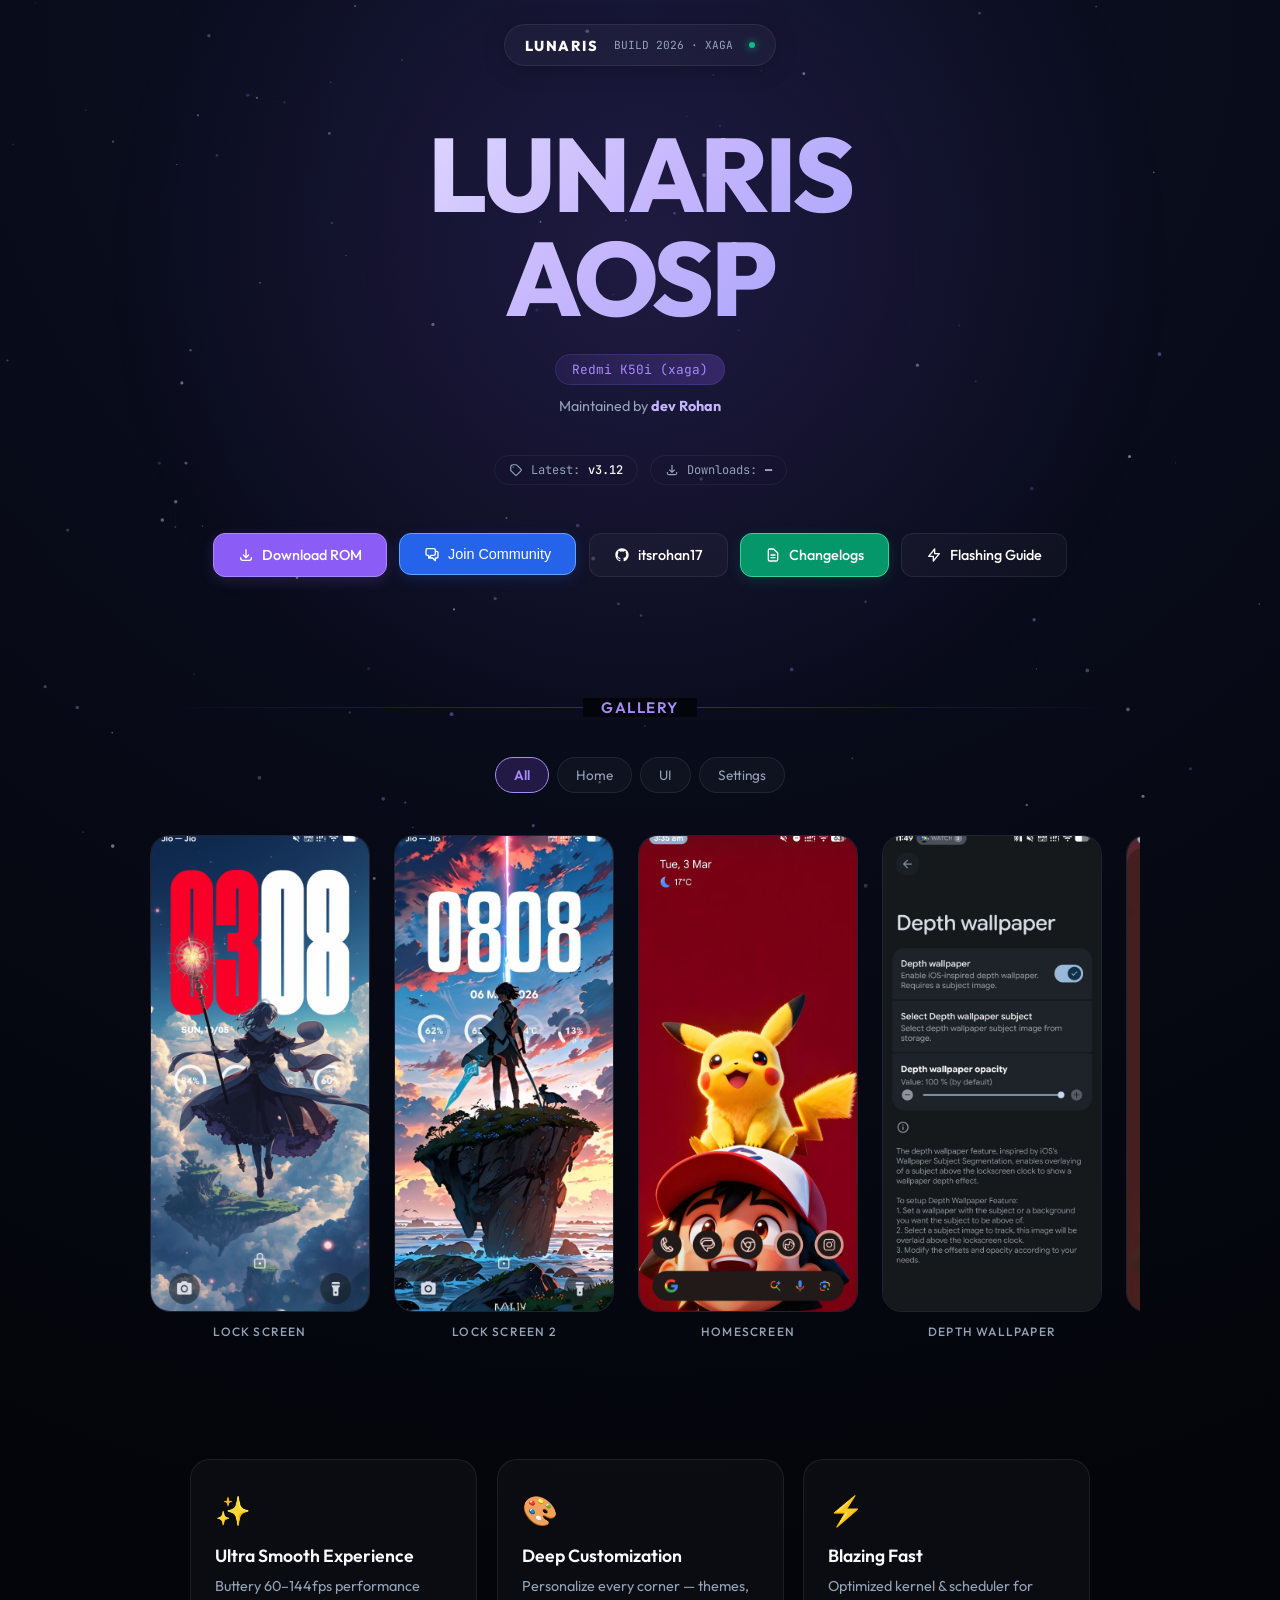
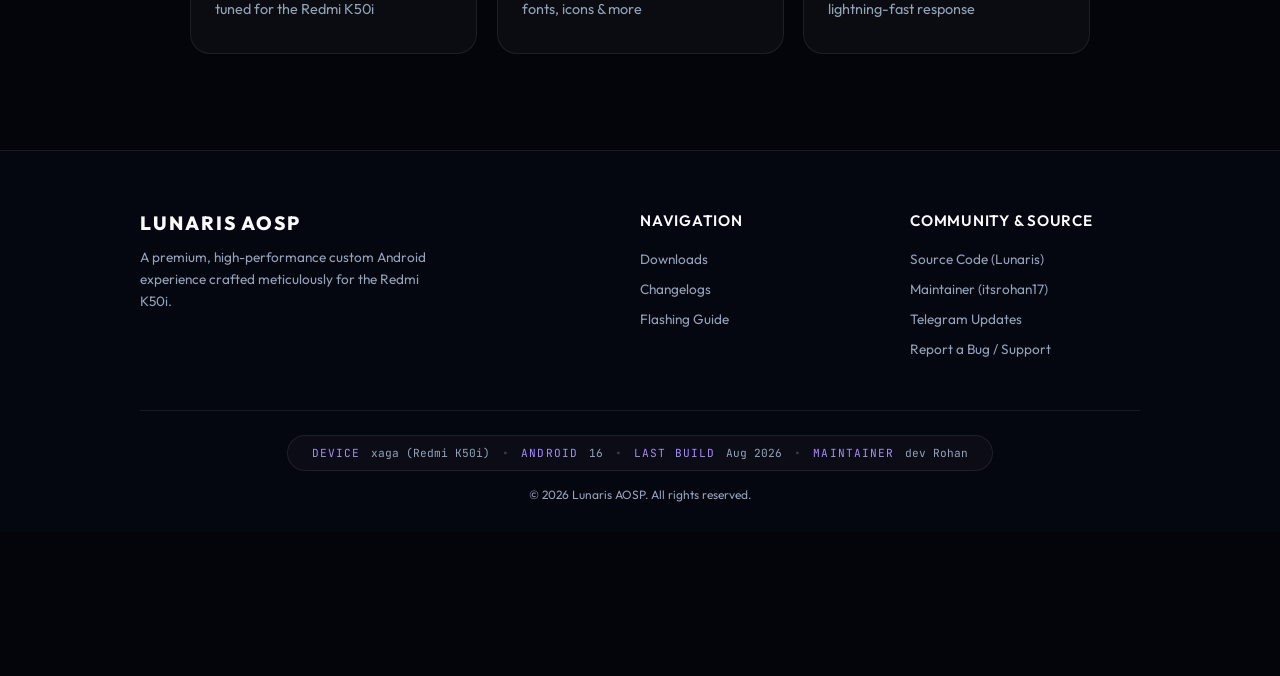
==== commit cbad97bd: "lunaris 3.12 pushed" ====
--- a/index.html
+++ b/index.html
@@ -2,20 +2,57 @@
 <html lang="en">
 
 <head>
-  <meta charset="UTF-8">
-  <meta name="viewport" content="width=device-width, initial-scale=1.0">
-  <meta name="theme-color" content="#03050a">
-  <title>Lunaris AOSP · XAGA</title>
+  <meta name="description" content="Lunaris AOSP for Redmi K50i (xaga) — A high-performance, ultra-smooth, customizable custom Android OS based on Android 16 and LineageOS.">
+  <meta name="keywords" content="Lunaris AOSP, Redmi K50i, xaga, Android 16, LineageOS, Custom ROM, Dimensity 8100">
+  <meta name="author" content="dev Rohan (itsrohan17)">
+  <link rel="canonical" href="https://itsrohan17.github.io/Lunaris-Aosp-Xaga-website/">
+
+  <!-- Open Graph / Facebook -->
+  <meta property="og:type" content="website">
+  <meta property="og:url" content="https://itsrohan17.github.io/Lunaris-Aosp-Xaga-website/">
+  <meta property="og:title" content="Lunaris AOSP · Redmi K50i (xaga)">
+  <meta property="og:description" content="High-performance, ultra-smooth custom Android OS for the Redmi K50i. Android 16 based.">
+  <meta property="og:site_name" content="Lunaris AOSP">
+
+  <!-- Twitter -->
+  <meta name="twitter:card" content="summary_large_image">
+  <meta name="twitter:title" content="Lunaris AOSP · Redmi K50i (xaga)">
+  <meta name="twitter:description" content="High-performance, ultra-smooth custom Android OS for the Redmi K50i. Android 16 based.">
+
+  <!-- Favicon -->
+  <link rel="icon" type="image/svg+xml" href="data:image/svg+xml,<svg xmlns='http://www.w3.org/2000/svg' viewBox='0 0 100 100'><text y='.9em' font-size='90'>🌕</text></svg>">
+
   <link rel="preconnect" href="https://fonts.googleapis.com">
   <link rel="preconnect" href="https://fonts.gstatic.com" crossorigin>
-  <link
-    href="https://fonts.googleapis.com/css2?family=Outfit:wght@300;400;500;600;700;800&family=JetBrains+Mono:wght@400;500&display=swap"
-    rel="stylesheet">
+  <link href="https://fonts.googleapis.com/css2?family=Outfit:wght@300;400;500;600;700;800&family=JetBrains+Mono:wght@400;500&display=swap" rel="stylesheet">
+  
+  <link rel="stylesheet" href="style.css">
+  <link rel="stylesheet" href="perf.css">
+  <link rel="stylesheet" href="transitions.css">
+  
   <script src="perf.js"></script>
   <script src="stars.js" defer></script>
-  <link rel="stylesheet" href="perf.css">
-  <link rel="stylesheet" href="transitions.css">
   <script src="transitions.js"></script>
+  <script src="script.js" defer></script>
+
+  <script type="application/ld+json">
+  {
+    "@context": "https://schema.org",
+    "@type": "SoftwareApplication",
+    "name": "Lunaris AOSP",
+    "operatingSystem": "Android 16",
+    "applicationCategory": "Mobile OS",
+    "offers": {
+      "@type": "Offer",
+      "price": "0",
+      "priceCurrency": "USD"
+    },
+    "author": {
+      "@type": "Person",
+      "name": "Rohan (itsrohan17)"
+    }
+  }
+  </script>
 
   <style>
     :root {
@@ -886,6 +923,11 @@
   <div class="ambient-glow" id="nebula"></div>
 
   <header>
+    <nav class="nav scroll-reveal" aria-label="Main Navigation">
+      <a href="index.html" style="text-decoration:none;"><span class="nav-logo">LUNARIS</span></a>
+      <span class="nav-badge">BUILD 2026 · XAGA</span>
+      <div class="nav-dot" aria-hidden="true"></div>
+    </nav>
     <div class="hero-content">
       <div class="title-wrap rev d1">
         <h1>LUNARIS<br>AOSP</h1>
--- a/style.css
+++ b/style.css
@@ -0,0 +1,508 @@
+/* =============================================
+   LUNARIS AOSP — CORE DESIGN SYSTEM & STYLES
+   style.css
+   ============================================= */
+
+:root {
+  --bg: #03050a;
+  --bg-gradient: radial-gradient(circle at top, #0d1126 0%, #03050a 70%);
+  --border: rgba(255, 255, 255, 0.06);
+  --violet: #a78bfa;
+  --accent: #8b5cf6;
+  --sky: #38bdf8;
+  --emerald: #34d399;
+  --amber: #fbbf24;
+  --text: #f8fafc;
+  --muted: #94a3b8;
+  --glass: rgba(255, 255, 255, 0.03);
+  --glass-border: rgba(255, 255, 255, 0.08);
+  --font-sans: 'Outfit', -apple-system, BlinkMacSystemFont, 'Segoe UI', Roboto, sans-serif;
+  --font-mono: 'JetBrains Mono', monospace;
+  --ease-expo: cubic-bezier(0.16, 1, 0.3, 1);
+}
+
+*, *::before, *::after {
+  margin: 0;
+  padding: 0;
+  box-sizing: border-box;
+  -webkit-tap-highlight-color: transparent;
+}
+
+html {
+  scroll-behavior: smooth;
+  font-family: var(--font-sans);
+  background-color: var(--bg);
+  color: var(--text);
+  overflow-x: hidden;
+  -webkit-font-smoothing: antialiased;
+}
+
+body {
+  font-family: var(--font-sans);
+  background: var(--bg);
+  background-image: var(--bg-gradient);
+  background-attachment: fixed;
+  color: var(--text);
+  min-height: 100vh;
+  overflow-x: hidden;
+}
+
+/* Accessibility Focus Outline */
+:focus-visible {
+  outline: 2px solid var(--violet);
+  outline-offset: 3px;
+  border-radius: 6px;
+}
+
+/* Ambient Canvas & Glow */
+#pc {
+  position: fixed;
+  inset: 0;
+  z-index: 0;
+  pointer-events: none;
+  opacity: 0.7;
+}
+
+.ambient-glow {
+  position: fixed;
+  top: -20vh;
+  left: 50%;
+  transform: translateX(-50%);
+  width: 120vw;
+  height: 100vh;
+  background: radial-gradient(circle, rgba(139, 92, 246, 0.15) 0%, transparent 60%);
+  z-index: 0;
+  pointer-events: none;
+  animation: nebulaBreathe 12s ease-in-out infinite alternate;
+  will-change: transform, opacity;
+}
+
+@keyframes nebulaBreathe {
+  0% { transform: translateX(-50%) scale(1); opacity: 0.8; }
+  100% { transform: translateX(-48%) scale(1.05); opacity: 1; }
+}
+
+/* Base Animations & Reveals */
+.rev {
+  opacity: 0;
+  transform: translate3d(0, 20px, 0);
+  animation: fadeUp 0.8s var(--ease-expo) forwards;
+  will-change: transform, opacity;
+}
+
+@keyframes fadeUp {
+  to { opacity: 1; transform: translate3d(0, 0, 0); }
+}
+
+.d1 { animation-delay: 0.1s; }
+.d2 { animation-delay: 0.2s; }
+.d3 { animation-delay: 0.3s; }
+.d4 { animation-delay: 0.4s; }
+.d5 { animation-delay: 0.5s; }
+.d6 { animation-delay: 0.6s; }
+
+.scroll-reveal {
+  opacity: 0;
+  transform: translate3d(0, 24px, 0);
+  transition: opacity 0.7s var(--ease-expo), transform 0.7s var(--ease-expo);
+  will-change: transform, opacity;
+}
+
+.scroll-reveal.active {
+  opacity: 1;
+  transform: translate3d(0, 0, 0);
+}
+
+/* Navigation Header */
+header {
+  position: relative;
+  z-index: 10;
+  padding: 24px 16px 0;
+  text-align: center;
+}
+
+.nav {
+  display: inline-flex;
+  justify-content: space-between;
+  align-items: center;
+  margin: 0 auto 48px;
+  padding: 10px 20px;
+  background: var(--glass);
+  border: 1px solid var(--glass-border);
+  border-radius: 100px;
+  backdrop-filter: blur(16px);
+  -webkit-backdrop-filter: blur(16px);
+  box-shadow: 0 4px 24px rgba(0, 0, 0, 0.2);
+  gap: 16px;
+  animation: navGlow 6s ease-in-out infinite;
+}
+
+@keyframes navGlow {
+  0%, 100% { border-color: rgba(255, 255, 255, 0.08); box-shadow: 0 4px 24px rgba(0,0,0,0.2); }
+  50% { border-color: rgba(139, 92, 246, 0.25); box-shadow: 0 4px 30px rgba(139, 92, 246, 0.15); }
+}
+
+.nav-logo {
+  font-weight: 800;
+  font-size: 0.9rem;
+  letter-spacing: 0.1em;
+  color: var(--text);
+}
+
+.nav-badge {
+  font-family: var(--font-mono);
+  font-size: 0.7rem;
+  color: var(--muted);
+}
+
+.nav-dot {
+  width: 6px;
+  height: 6px;
+  border-radius: 50%;
+  background: #10b981;
+  box-shadow: 0 0 8px #10b981;
+  animation: dotPulse 2s ease-in-out infinite;
+}
+
+@keyframes dotPulse {
+  0%, 100% { box-shadow: 0 0 8px #10b981; }
+  50% { box-shadow: 0 0 16px #10b981, 0 0 24px rgba(16,185,129,0.3); }
+}
+
+.hero-content {
+  margin-top: 40px;
+}
+
+.eyebrow {
+  font-family: var(--font-mono);
+  font-size: 0.75rem;
+  letter-spacing: 0.2em;
+  color: var(--violet);
+  text-transform: uppercase;
+  margin-bottom: 16px;
+}
+
+h1 {
+  font-size: clamp(2.5rem, 8vw, 4.5rem);
+  font-weight: 800;
+  line-height: 1;
+  letter-spacing: -0.03em;
+  background: linear-gradient(135deg, #fff 0%, #c4b5fd 25%, #818cf8 50%, #c4b5fd 75%, #fff 100%);
+  background-size: 200% 200%;
+  -webkit-background-clip: text;
+  background-clip: text;
+  color: transparent;
+  margin-bottom: 24px;
+  animation: gradientShift 8s ease infinite;
+}
+
+@keyframes gradientShift {
+  0% { background-position: 0% 50%; }
+  50% { background-position: 100% 50%; }
+  100% { background-position: 0% 50%; }
+}
+
+/* Buttons */
+.btns {
+  display: flex;
+  flex-wrap: wrap;
+  gap: 12px;
+  justify-content: center;
+  margin-bottom: 40px;
+  position: relative;
+  z-index: 20;
+}
+
+.btn {
+  position: relative;
+  display: inline-flex;
+  align-items: center;
+  gap: 8px;
+  padding: 12px 24px;
+  font-weight: 500;
+  font-size: 0.9rem;
+  border-radius: 12px;
+  text-decoration: none;
+  color: #fff;
+  border: 1px solid transparent;
+  cursor: pointer;
+  overflow: hidden;
+  transition: all 0.3s cubic-bezier(0.25, 0.8, 0.25, 1);
+  will-change: transform;
+}
+
+.btn:hover { transform: translate3d(0, -3px, 0); }
+.btn:active { transform: translate3d(0, 1px, 0) scale(0.98); }
+.btn::after {
+  content: '';
+  position: absolute;
+  top: 0;
+  left: -100%;
+  width: 50%;
+  height: 100%;
+  background: linear-gradient(90deg, transparent, rgba(255,255,255,0.25), transparent);
+  transform: skewX(-20deg);
+  transition: 0.6s ease;
+}
+.btn:hover::after { left: 150%; }
+
+.bp {
+  background: #8b5cf6;
+  border-color: #a78bfa;
+  box-shadow: 0 4px 14px rgba(139,92,246,0.2);
+}
+.bp:hover {
+  box-shadow: 0 8px 24px rgba(139,92,246,0.6);
+  border-color: #ddd6fe;
+}
+
+.bg {
+  background: var(--glass);
+  border-color: var(--glass-border);
+  backdrop-filter: blur(10px);
+  -webkit-backdrop-filter: blur(10px);
+}
+.bg:hover {
+  background: rgba(255,255,255,0.08);
+  border-color: rgba(255,255,255,0.2);
+  box-shadow: 0 8px 24px rgba(0,0,0,0.3);
+}
+
+/* Quick Install Preview */
+.quick-install {
+  position: relative;
+  z-index: 10;
+  padding: 0 16px 64px;
+  max-width: 1000px;
+  margin: 0 auto;
+  text-align: center;
+}
+
+.install-grid {
+  display: grid;
+  grid-template-columns: repeat(3, 1fr);
+  gap: 24px;
+  max-width: 900px;
+  margin: 0 auto;
+  position: relative;
+}
+
+@media (min-width: 769px) {
+  .install-grid::before {
+    content: '';
+    position: absolute;
+    top: 0px;
+    left: 15%;
+    right: 15%;
+    height: 2px;
+    background: linear-gradient(90deg, transparent, rgba(139,92,246,0.3), transparent);
+    z-index: 0;
+  }
+}
+
+.step-card {
+  position: relative;
+  z-index: 1;
+  background: var(--glass);
+  border: 1px solid var(--glass-border);
+  border-radius: 20px;
+  padding: 36px 24px 24px;
+  text-align: center;
+  backdrop-filter: blur(12px);
+  -webkit-backdrop-filter: blur(12px);
+  transition: transform 0.3s ease, border-color 0.3s ease, box-shadow 0.3s ease;
+}
+
+.step-card:hover {
+  transform: translate3d(0, -4px, 0);
+  border-color: rgba(139,92,246,0.4);
+  box-shadow: 0 10px 30px rgba(139,92,246,0.1);
+}
+
+.step-num {
+  position: absolute;
+  top: -18px;
+  left: 50%;
+  transform: translateX(-50%);
+  width: 36px;
+  height: 36px;
+  background: var(--violet);
+  color: #fff;
+  border-radius: 50%;
+  display: flex;
+  align-items: center;
+  justify-content: center;
+  font-weight: 800;
+  font-size: 1.1rem;
+  box-shadow: 0 4px 16px rgba(139,92,246,0.5);
+}
+
+.step-icon { font-size: 2.2rem; margin-bottom: 16px; display: block; opacity: 0.9; }
+.step-title { font-size: 1.15rem; font-weight: 700; color: var(--text); margin-bottom: 10px; }
+.step-desc { font-size: 0.85rem; color: var(--muted); line-height: 1.6; }
+
+/* Downloads Grid & Cards */
+.dl-section { position: relative; z-index: 10; padding: 0 16px 64px; }
+.dl-grid-3 { display: grid; grid-template-columns: repeat(2, 1fr); gap: 20px; max-width: 960px; margin: 0 auto; }
+@media (max-width: 720px) { .dl-grid-3 { grid-template-columns: 1fr; } }
+
+.dl-card { position: relative; background: var(--glass); border: 1px solid var(--glass-border); border-radius: 20px; padding: 28px 22px 22px; text-align: center; backdrop-filter: blur(12px); -webkit-backdrop-filter: blur(12px); transition: transform 0.4s var(--ease-expo), border-color 0.4s, box-shadow 0.4s; }
+.dl-card:hover { transform: translate3d(0, -4px, 0); border-color: rgba(139,92,246,0.3); box-shadow: 0 10px 30px rgba(139,92,246,0.1); }
+.dl-card { opacity: 0; transform: translate3d(0, 30px, 0); transition: opacity 0.6s var(--ease-expo), transform 0.6s var(--ease-expo), border-color 0.3s; }
+.dl-card.visible { opacity: 1; transform: translate3d(0, 0, 0); }
+.dl-card:nth-child(1) { transition-delay: 0s; }
+.dl-card:nth-child(2) { transition-delay: 0.12s; }
+.dl-card:nth-child(3) { transition-delay: 0.24s; }
+.dl-card:nth-child(4) { transition-delay: 0.36s; }
+
+.dl-badge-wrap { position: absolute; top: -12px; left: 50%; transform: translateX(-50%); animation: badgeFloat 3s ease-in-out infinite; }
+@keyframes badgeFloat { 0%, 100% { transform: translateX(-50%) translateY(0); } 50% { transform: translateX(-50%) translateY(-3px); } }
+.dl-ver-badge { font-family: var(--font-mono); font-size: 0.65rem; padding: 4px 14px; border-radius: 20px; white-space: nowrap; }
+.dl-ver-badge.new { background: var(--violet); color: #fff; }
+.dl-ver-badge.stable { background: rgba(255,255,255,0.05); border: 1px solid var(--glass-border); color: var(--muted); }
+
+.dl-icon { font-size: 2.4rem; margin: 8px 0 12px; display: block; }
+.dl-ver { font-weight: 700; font-size: 1.2rem; color: var(--text); margin-bottom: 4px; }
+.dl-device { font-family: var(--font-mono); font-size: 0.7rem; color: var(--muted); margin-bottom: 16px; }
+
+.dl-tags { list-style: none; display: flex; flex-wrap: wrap; gap: 8px; justify-content: center; margin-bottom: 20px; padding: 0; }
+.dl-tags li { font-family: var(--font-mono); font-size: 0.65rem; color: var(--violet); background: rgba(139,92,246,0.1); border: 1px solid rgba(139,92,246,0.2); padding: 4px 10px; border-radius: 20px; transition: transform 0.25s, background 0.25s, border-color 0.25s; }
+.dl-card:hover .dl-tags li { transform: translateY(-2px); }
+
+.dl-changelog { list-style: none; padding: 0; margin-bottom: 16px; text-align: left; }
+.dl-changelog li { font-family: var(--font-mono); font-size: 0.7rem; color: #a7f3d0; padding: 3px 0 3px 10px; position: relative; line-height: 1.5; border-left: 2px solid rgba(16,185,129,0.15); margin-bottom: 3px; }
+.dl-changelog li::before { content: '>'; position: absolute; left: -1px; color: rgba(16,185,129,0.6); font-weight: 700; font-size: 0.65rem; }
+
+.dl-btn-group { display: flex; flex-direction: column; gap: 8px; width: 100%; }
+.dl-btn { width: 100%; justify-content: center; font-size: 0.85rem; padding: 12px 16px; }
+.dl-arrow { display: inline-block; animation: arrowBounce 1.2s ease-in-out infinite; margin-left: 4px; }
+@keyframes arrowBounce { 0%, 100% { transform: translateY(0); } 50% { transform: translateY(4px); } }
+
+.dl-checksum { display: flex; align-items: center; gap: 6px; padding: 8px 12px; background: rgba(16,185,129,0.05); border: 1px solid rgba(16,185,129,0.15); border-radius: 8px; margin: 2px 0; }
+.dl-checksum-label { font-family: var(--font-mono); font-size: 0.6rem; color: #34d399; text-transform: uppercase; flex-shrink: 0; }
+.dl-checksum-val { font-family: var(--font-mono); font-size: 0.55rem; color: var(--muted); flex: 1; overflow: hidden; text-overflow: ellipsis; white-space: nowrap; cursor: pointer; }
+.dl-checksum-copy { font-family: var(--font-mono); font-size: 0.6rem; color: var(--violet); background: rgba(139,92,246,0.15); border: 1px solid rgba(139,92,246,0.3); border-radius: 5px; padding: 3px 8px; cursor: pointer; transition: background 0.2s; }
+.dl-checksum-copy:hover { background: rgba(139,92,246,0.25); }
+
+.community-popup { position: fixed; width: 240px; background: rgba(10,12,28,0.95); border: 1px solid rgba(139,92,246,0.3); border-radius: 16px; padding: 8px; z-index: 999999; box-shadow: 0 20px 60px rgba(0,0,0,0.8); opacity: 0; pointer-events: none; transform: scale(0.96); transition: opacity 0.2s, transform 0.2s; backdrop-filter: blur(10px); -webkit-backdrop-filter: blur(10px); }
+.community-popup.open { opacity: 1; pointer-events: all; transform: scale(1); }
+.comm-item { display: flex; align-items: center; gap: 12px; padding: 12px; border-radius: 10px; text-decoration: none; cursor: pointer; transition: background 0.2s; }
+.comm-item:hover { background: rgba(139,92,246,0.1); }
+.comm-icon { width: 36px; height: 36px; border-radius: 10px; background: #2563eb; display: flex; align-items: center; justify-content: center; flex-shrink: 0; color: #fff; }
+.comm-icon.comm-icon-support { background: #8b5cf6; }
+.comm-text { display: flex; flex-direction: column; gap: 2px; flex: 1; }
+.comm-title { font-weight: 600; font-size: 0.85rem; color: var(--text); }
+.comm-sub { font-family: var(--font-mono); font-size: 0.65rem; color: var(--muted); }
+
+/* Premium Footer */
+.premium-footer {
+  position: relative;
+  z-index: 10;
+  background: rgba(5, 8, 20, 0.6);
+  border-top: 1px solid var(--glass-border);
+  padding: 60px 20px 30px;
+  margin-top: 40px;
+}
+
+.footer-grid {
+  display: grid;
+  grid-template-columns: 2fr 1fr 1fr;
+  gap: 40px;
+  max-width: 1000px;
+  margin: 0 auto 40px;
+}
+
+.footer-col h4 {
+  font-weight: 600;
+  font-size: 0.95rem;
+  color: var(--text);
+  margin-bottom: 20px;
+  letter-spacing: 0.05em;
+  text-transform: uppercase;
+}
+
+.footer-col a {
+  display: block;
+  color: var(--muted);
+  text-decoration: none;
+  font-size: 0.85rem;
+  margin-bottom: 12px;
+  transition: color 0.2s, padding-left 0.2s;
+  position: relative;
+}
+
+.footer-col a:hover {
+  color: var(--violet);
+  padding-left: 5px;
+}
+
+.footer-col a::before {
+  content: '\2192';
+  position: absolute;
+  left: -15px;
+  opacity: 0;
+  transform: translateX(-5px);
+  transition: opacity 0.2s, transform 0.2s;
+  color: var(--violet);
+}
+.footer-col a:hover::before { opacity: 1; transform: translateX(0); }
+
+.brand-col .footer-logo {
+  font-weight: 800;
+  font-size: 1.2rem;
+  letter-spacing: 0.1em;
+  color: var(--text);
+  display: block;
+  margin-bottom: 12px;
+}
+
+.brand-col .footer-desc {
+  color: var(--muted);
+  font-size: 0.85rem;
+  line-height: 1.6;
+  max-width: 300px;
+}
+
+.footer-bottom {
+  max-width: 1000px;
+  margin: 0 auto;
+  border-top: 1px solid var(--glass-border);
+  padding-top: 24px;
+  display: flex;
+  flex-direction: column;
+  align-items: center;
+  gap: 16px;
+}
+
+.device-info {
+  display: flex;
+  flex-wrap: wrap;
+  justify-content: center;
+  gap: 12px;
+  font-family: var(--font-mono);
+  font-size: 0.7rem;
+  color: var(--muted);
+  background: var(--glass);
+  padding: 10px 24px;
+  border-radius: 30px;
+  border: 1px solid var(--glass-border);
+}
+
+.info-label { color: var(--violet); text-transform: uppercase; letter-spacing: 0.1em; margin-right: 4px; }
+.dot-sep { color: rgba(255, 255, 255, 0.2); }
+.copyright { font-size: 0.75rem; color: var(--muted); }
+
+/* Scrollbars */
+::-webkit-scrollbar { width: 8px; }
+::-webkit-scrollbar-track { background: var(--bg); }
+::-webkit-scrollbar-thumb { background: rgba(139,92,246,0.5); border-radius: 10px; }
+::-webkit-scrollbar-thumb:hover { background: rgba(139,92,246,0.8); }
+
+/* Reduced Motion */
+@media (prefers-reduced-motion: reduce) {
+  *, *::before, *::after {
+    animation-duration: 0.01ms !important;
+    animation-iteration-count: 1 !important;
+    transition-duration: 0.01ms !important;
+  }
+}
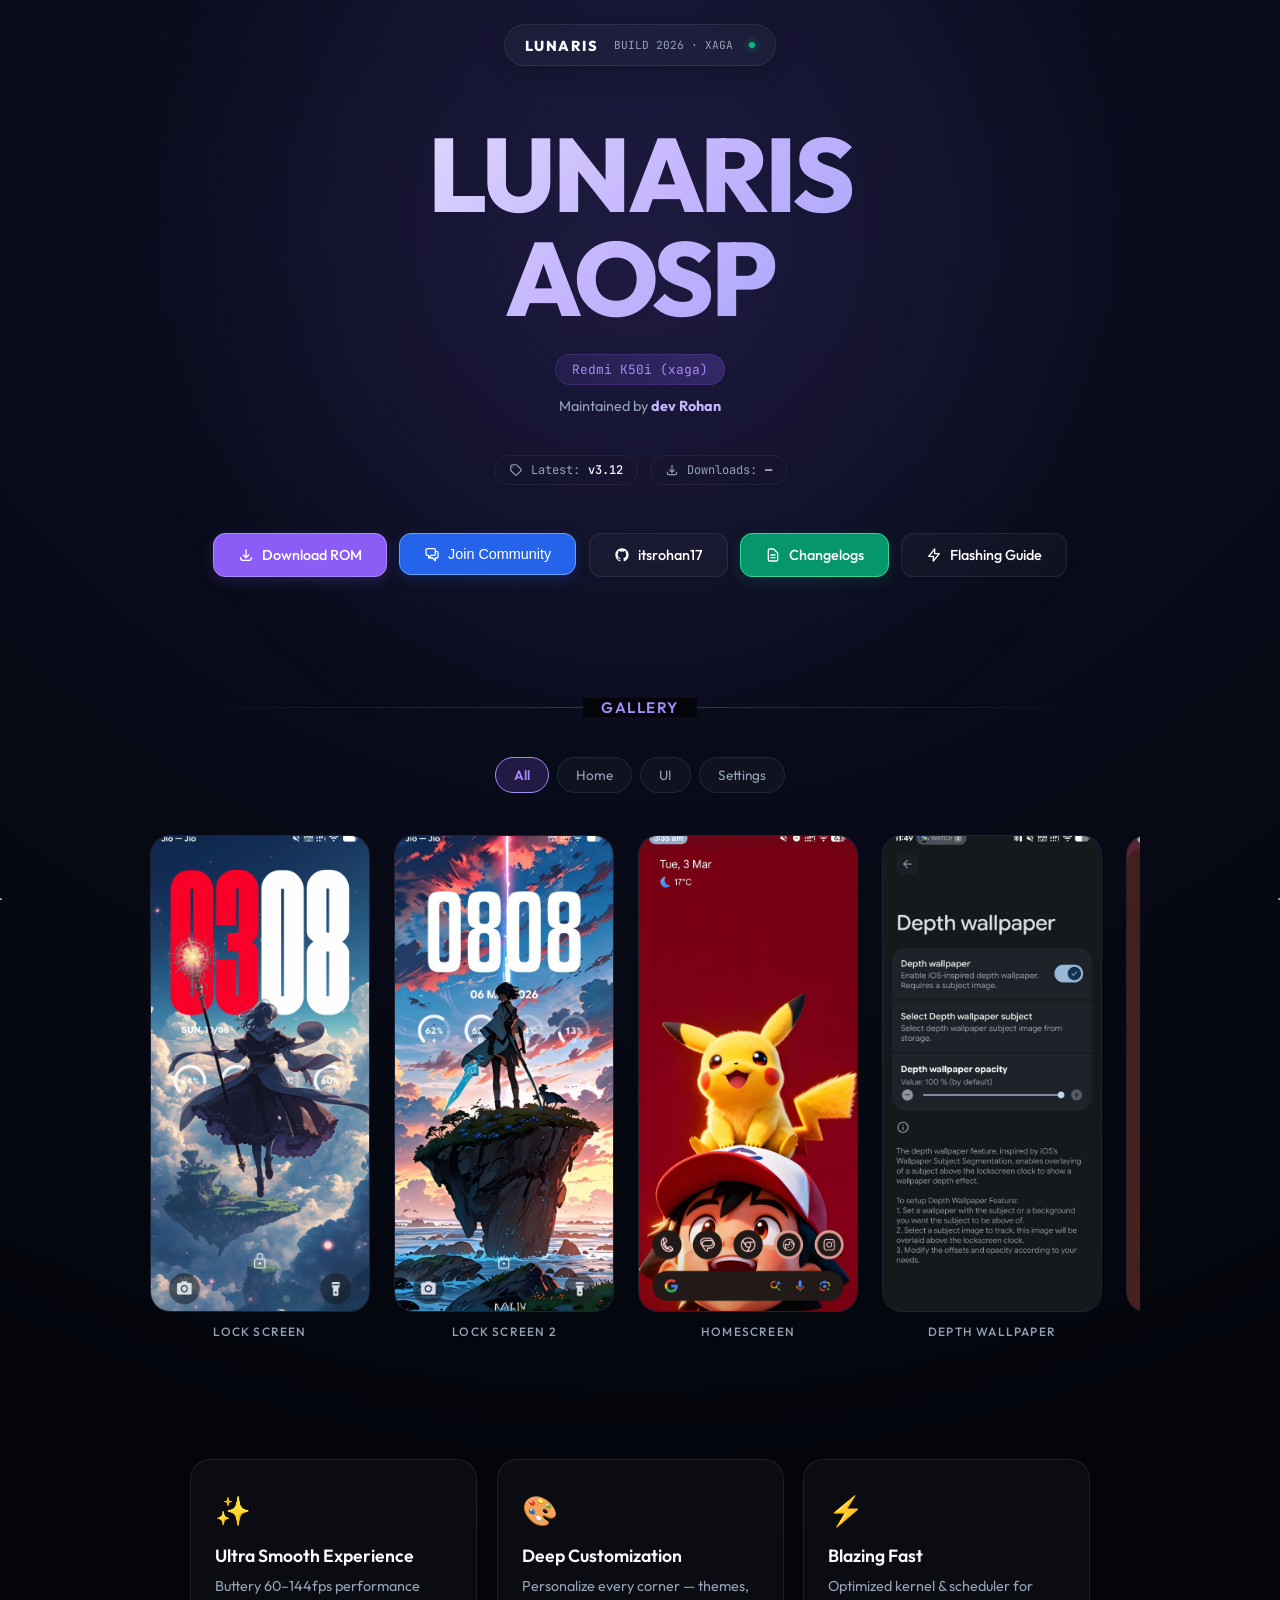
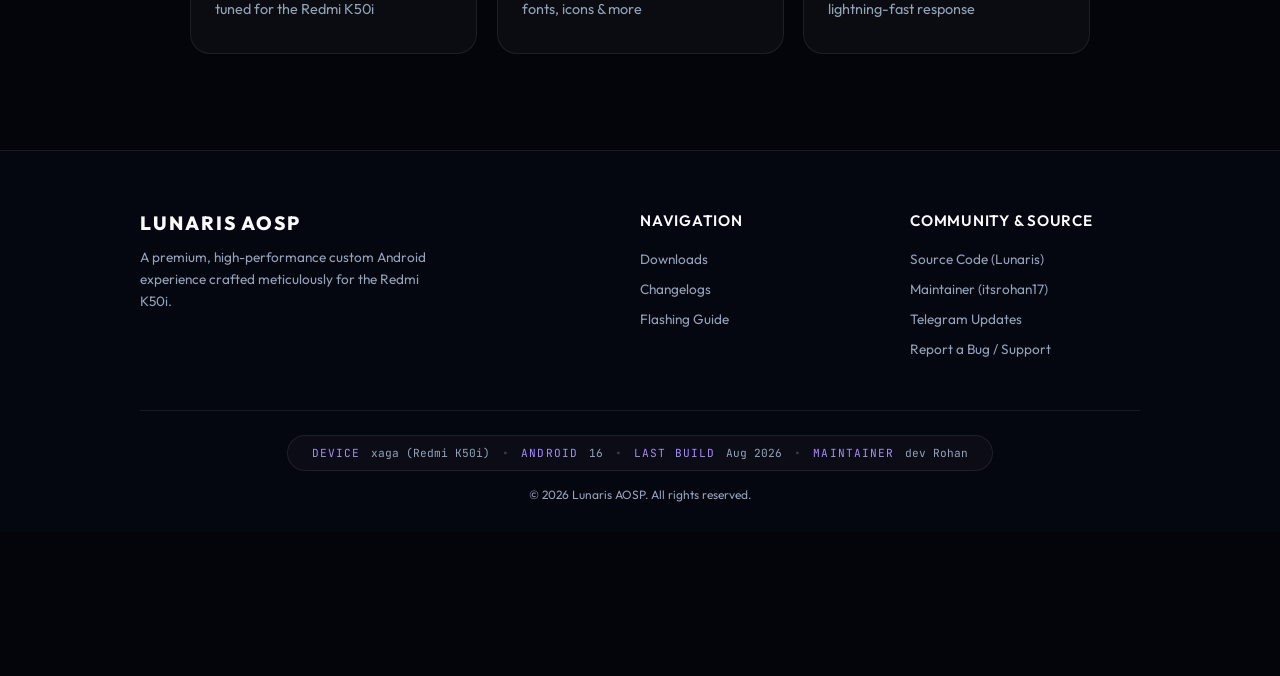
==== commit 03b8aee2: "fixed  orientation" ====
--- a/index.html
+++ b/index.html
@@ -2,6 +2,11 @@
 <html lang="en">
 
 <head>
+  <meta charset="UTF-8">
+  <meta name="viewport" content="width=device-width, initial-scale=1.0, maximum-scale=5.0">
+  <meta name="theme-color" content="#03050a">
+  <title>Lunaris AOSP · Redmi K50i (xaga)</title>
+
   <meta name="description" content="Lunaris AOSP for Redmi K50i (xaga) — A high-performance, ultra-smooth, customizable custom Android OS based on Android 16 and LineageOS.">
   <meta name="keywords" content="Lunaris AOSP, Redmi K50i, xaga, Android 16, LineageOS, Custom ROM, Dimensity 8100">
   <meta name="author" content="dev Rohan (itsrohan17)">
--- a/style.css
+++ b/style.css
@@ -268,6 +268,14 @@
   box-shadow: 0 8px 24px rgba(0,0,0,0.3);
 }
 
+/* Feature Cards */
+.features { position: relative; z-index: 10; padding: 0 16px 64px; max-width: 1000px; margin: 0 auto; }
+.features-grid { display: grid; grid-template-columns: repeat(3, 1fr); gap: 24px; max-width: 1000px; margin: 0 auto; }
+@media (max-width: 768px) { .features-grid { grid-template-columns: 1fr; gap: 16px; } }
+
+.feat { position: relative; background: var(--glass); border: 1px solid var(--glass-border); border-radius: 20px; padding: 32px 24px; backdrop-filter: blur(12px); -webkit-backdrop-filter: blur(12px); transition: transform 0.3s ease, border-color 0.3s ease, box-shadow 0.3s ease; }
+.feat:hover { transform: translate3d(0, -4px, 0); border-color: rgba(139,92,246,0.4); box-shadow: 0 10px 30px rgba(139,92,246,0.1); }
+
 /* Quick Install Preview */
 .quick-install {
   position: relative;
--- a/perf.css
+++ b/perf.css
@@ -115,12 +115,28 @@
   }
 
   .btns {
-    margin-bottom: 48px;
-    padding: 0 4px;
+    display: flex;
+    flex-wrap: wrap;
+    justify-content: center;
+    gap: 10px;
+    margin-bottom: 40px;
+    padding: 0 8px;
+    width: 100%;
   }
 
   .btn {
     min-height: 44px;
+    flex: 1 1 calc(50% - 10px);
+    max-width: 100%;
+    justify-content: center;
+    font-size: 0.82rem;
+    padding: 10px 14px;
+  }
+
+  @media (max-width: 480px) {
+    .btn {
+      flex: 1 1 100%;
+    }
   }
 
   /* ── Download cards (badge clipping fix) ── */
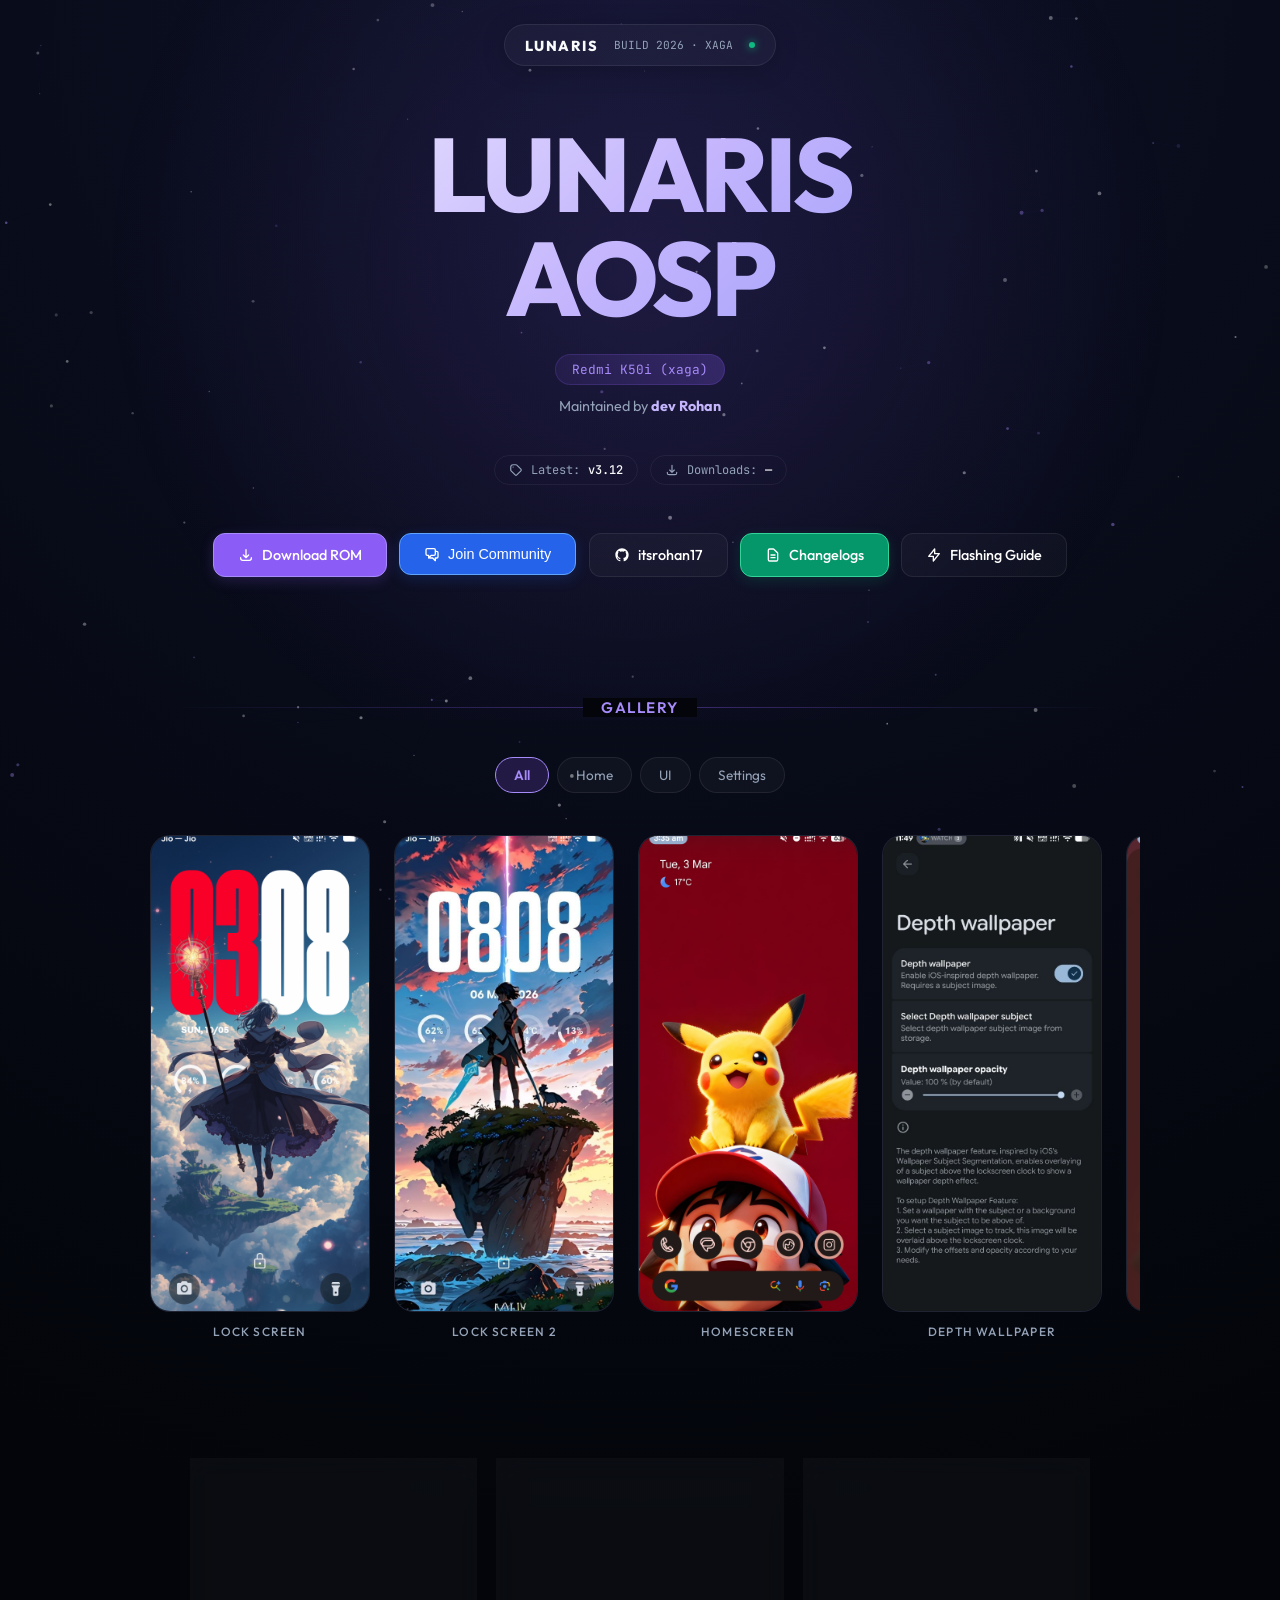
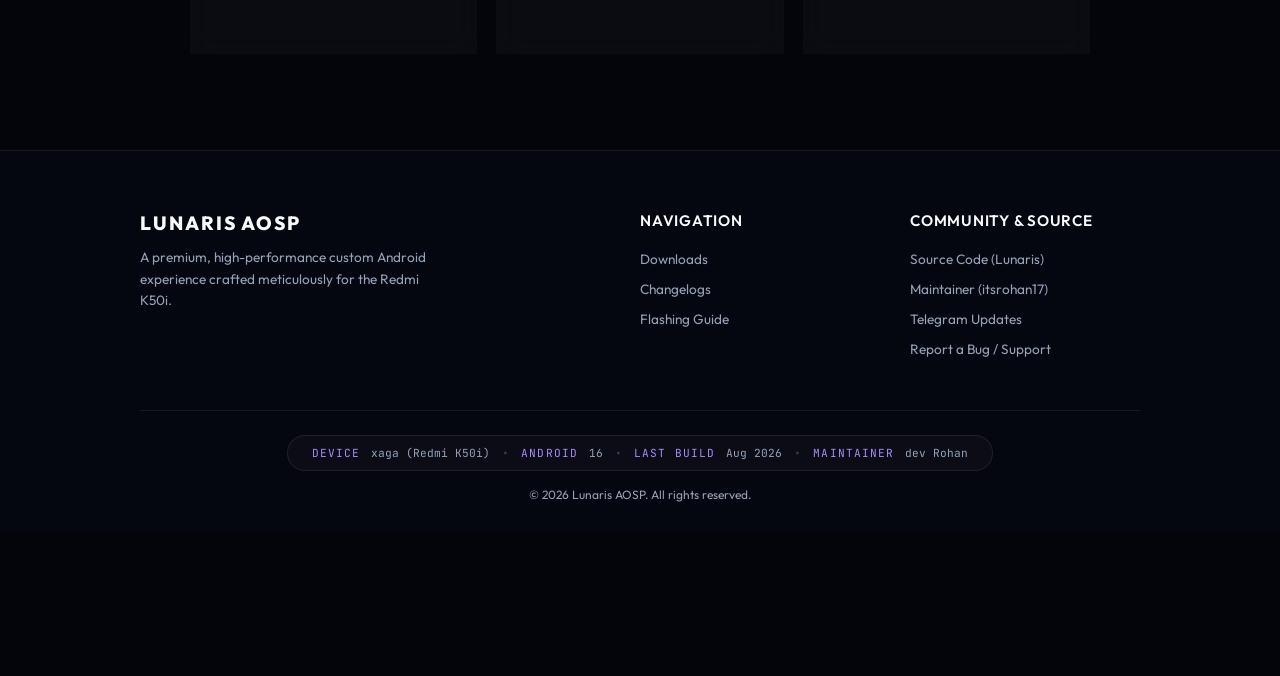
==== commit ab3febe1: "remove ota link" ====
--- a/index.html
+++ b/index.html
@@ -502,6 +502,9 @@
       padding: 10px 10px 40px;
       scroll-snap-type: x mandatory;
       scroll-behavior: smooth;
+      -webkit-overflow-scrolling: touch;
+      overscroll-behavior-x: contain;
+      touch-action: pan-x pan-y;
       scrollbar-width: thin;
       scrollbar-color: var(--violet) var(--bg);
     }
@@ -1289,10 +1292,6 @@
         if (event.key === "ArrowRight") nextImage();
       });
 
-      window.smoothScrollTo = function (id) { const el = document.getElementById(id); if (el) el.scrollIntoView({ behavior: isMobile ? 'auto' : 'smooth', block: 'start' }); };
-      const revealObs = new IntersectionObserver(entries => { entries.forEach(e => { if (e.isIntersecting) { e.target.classList.add('active'); revealObs.unobserve(e.target); } }); }, lunarisRevealOpts({ threshold: 0.08 }));
-      document.querySelectorAll('.scroll-reveal').forEach(el => revealObs.observe(el));
-
       const setVal = (id, val) => { const el = document.getElementById(id); if (el) el.innerHTML = val; };
       lunarisWhenIdle(() => {
         fetch('https://api.github.com/repos/itsrohan17/android_device_xiaomi_xaga/releases/latest')
@@ -1304,10 +1303,6 @@
           })
           .catch(() => { setVal('gh-ver', 'v3.12'); setVal('gh-date', 'Aug 2026'); setVal('gh-dl', '—'); });
       });
-
-      /* Feature card staggered reveal */
-      const featObs = new IntersectionObserver(entries => { entries.forEach(e => { if (e.isIntersecting) { e.target.classList.add('visible'); featObs.unobserve(e.target); } }); }, lunarisRevealOpts({ threshold: 0.15 }));
-      document.querySelectorAll('.feat').forEach(el => featObs.observe(el));
     })();
   </script>
 </body>
--- a/style.css
+++ b/style.css
@@ -30,21 +30,35 @@
 
 html {
   scroll-behavior: smooth;
+  scrollbar-width: thin;
+  scrollbar-color: rgba(139, 92, 246, 0.5) transparent;
   font-family: var(--font-sans);
   background-color: var(--bg);
   color: var(--text);
   overflow-x: hidden;
+  overflow-y: scroll;
+  overscroll-behavior-y: auto;
   -webkit-font-smoothing: antialiased;
 }
 
 body {
   font-family: var(--font-sans);
   background: var(--bg);
-  background-image: var(--bg-gradient);
-  background-attachment: fixed;
   color: var(--text);
   min-height: 100vh;
   overflow-x: hidden;
+  position: relative;
+  touch-action: pan-y;
+}
+
+body::before {
+  content: "";
+  position: fixed;
+  inset: 0;
+  background-image: var(--bg-gradient);
+  z-index: -1;
+  pointer-events: none;
+  transform: translateZ(0);
 }
 
 /* Accessibility Focus Outline */
@@ -74,7 +88,6 @@
   z-index: 0;
   pointer-events: none;
   animation: nebulaBreathe 12s ease-in-out infinite alternate;
-  will-change: transform, opacity;
 }
 
 @keyframes nebulaBreathe {
@@ -87,7 +100,6 @@
   opacity: 0;
   transform: translate3d(0, 20px, 0);
   animation: fadeUp 0.8s var(--ease-expo) forwards;
-  will-change: transform, opacity;
 }
 
 @keyframes fadeUp {
@@ -105,12 +117,12 @@
   opacity: 0;
   transform: translate3d(0, 24px, 0);
   transition: opacity 0.7s var(--ease-expo), transform 0.7s var(--ease-expo);
-  will-change: transform, opacity;
 }
 
 .scroll-reveal.active {
   opacity: 1;
-  transform: translate3d(0, 0, 0);
+  transform: none;
+  will-change: auto;
 }
 
 /* Navigation Header */
--- a/perf.css
+++ b/perf.css
@@ -28,7 +28,6 @@
   .device-info {
     -webkit-backdrop-filter: blur(10px);
     backdrop-filter: blur(10px);
-    will-change: transform, opacity;
   }
 
   .nav { background: rgba(8, 10, 22, 0.85); }
@@ -228,6 +227,9 @@
   .ss-carousel {
     gap: 16px;
     padding: 10px 4px 32px;
+    -webkit-overflow-scrolling: touch;
+    overscroll-behavior-x: contain;
+    touch-action: pan-x pan-y;
   }
 
   .pw {
@@ -399,12 +401,12 @@
   }
 
   .scroll-reveal.active {
-    transform: translate3d(0, 0, 0);
+    transform: none;
   }
 
   html.is-mobile .scroll-reveal.in-view {
     opacity: 1;
-    transform: translate3d(0, 0, 0);
+    transform: none;
   }
 
   .feat {
@@ -419,7 +421,7 @@
   .feat.visible,
   .feat.rev.visible {
     opacity: 1;
-    transform: translate3d(0, 0, 0);
+    transform: none;
   }
 
   .feat.rev {
@@ -435,7 +437,7 @@
 
   .terminal-wrap.visible {
     opacity: 1;
-    transform: translate3d(0, 0, 0);
+    transform: none;
   }
 
   .dl-card {
@@ -449,7 +451,7 @@
 
   .dl-card.visible {
     opacity: 1;
-    transform: translate3d(0, 0, 0);
+    transform: none;
   }
 
   .dl-card:nth-child(1) { transition-delay: 0s !important; }
